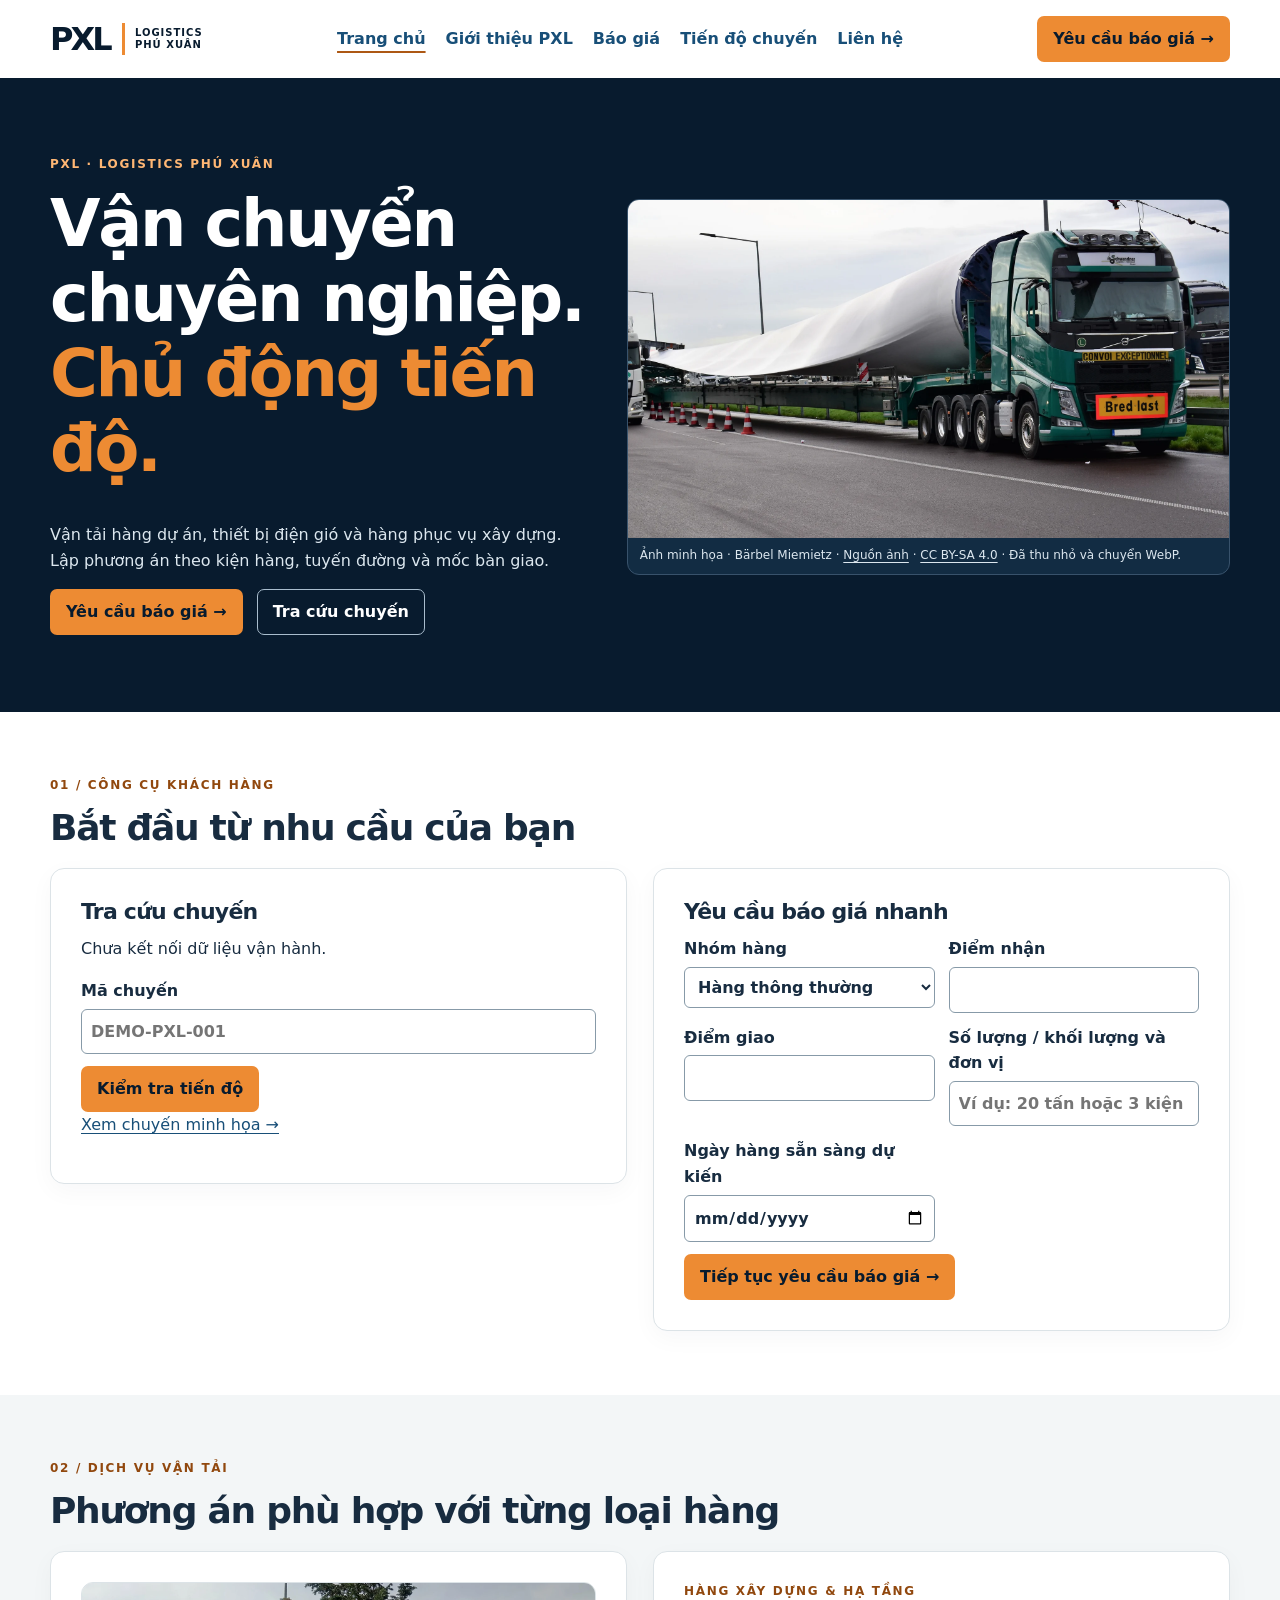
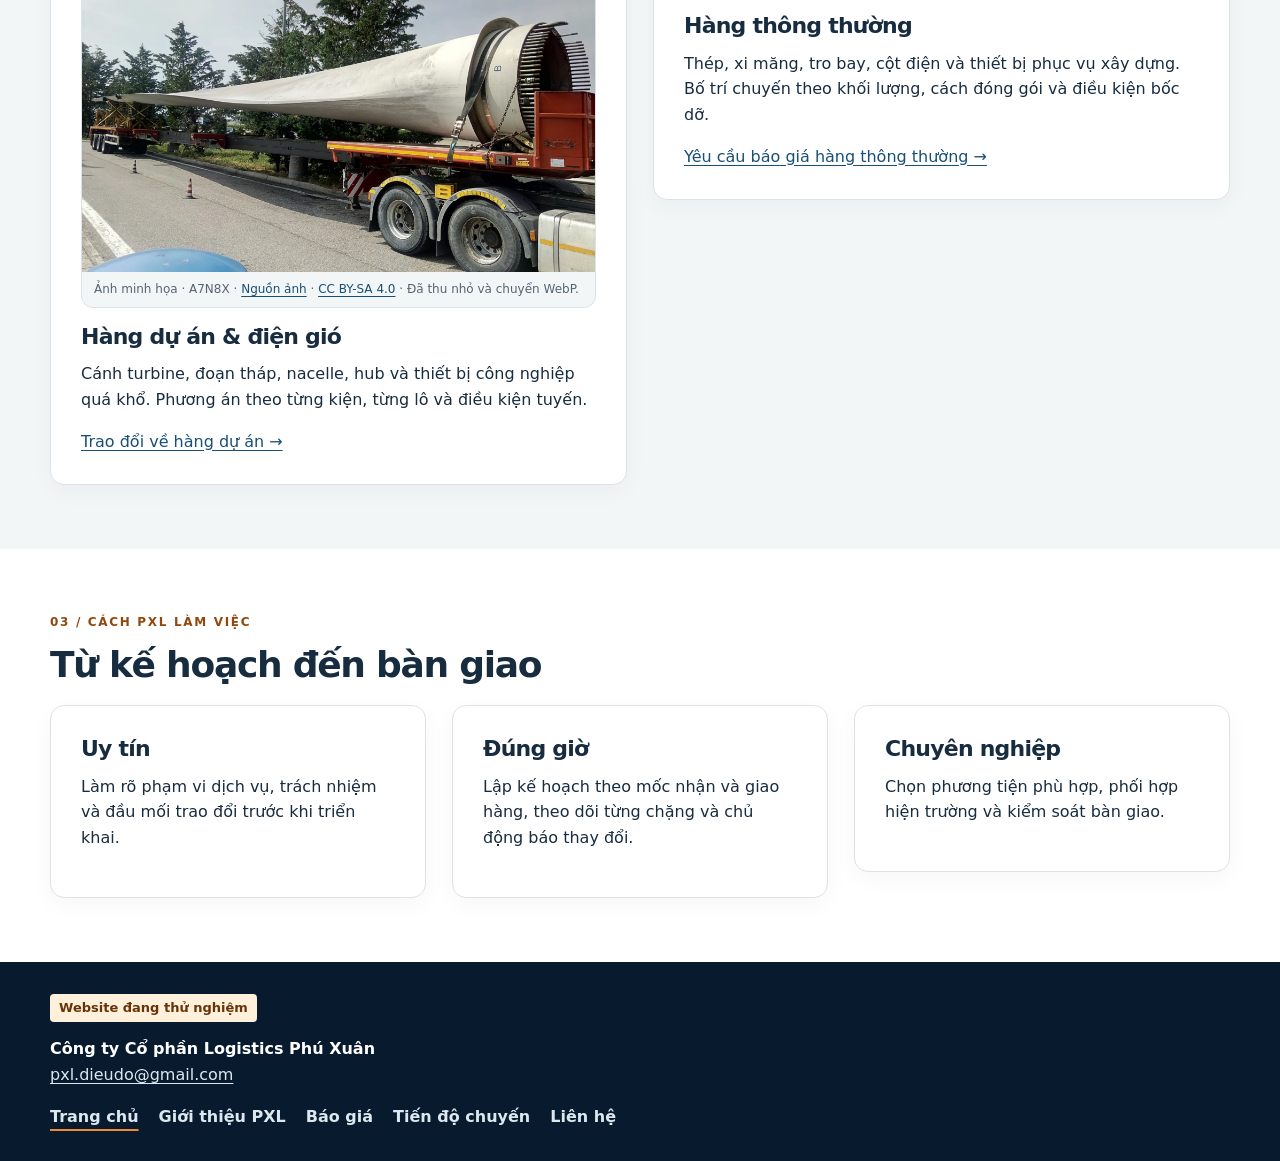
==== index.html @ a8f8dc52 "upload website" ====
<!doctype html><html lang="vi"><head><meta charset="utf-8"><meta name="viewport" content="width=device-width, initial-scale=1"><meta name="robots" content="noindex,nofollow"><meta name="description" content="Trang chủ · Công ty Cổ phần Logistics Phú Xuân"><title>Trang chủ | Logistics Phú Xuân</title><link rel="stylesheet" href="assets/site.css"><script src="assets/site.js" defer></script></head><body><a class="skip" href="#main">Đến nội dung</a><header><div class="wrap nav"><a class="brand" href="index.html"><strong>PXL</strong><span>LOGISTICS<br>PHÚ XUÂN</span></a><button type="button" id="menu" aria-controls="navigation" aria-expanded="false">Menu</button><nav id="navigation" aria-label="Điều hướng chính"><a href="index.html" aria-current="page">Trang chủ</a><a href="gioi-thieu.html">Giới thiệu PXL</a><a href="bao-gia.html">Báo giá</a><a href="tien-do-chuyen.html">Tiến độ chuyến</a><a href="lien-he.html">Liên hệ</a></nav><a class="button navcta" href="bao-gia.html">Yêu cầu báo giá →</a></div></header><main id="main"><section class="hero"><div class="wrap grid hero-grid"><div><p class="eyebrow">PXL · Logistics Phú Xuân</p><h1>Vận chuyển chuyên nghiệp.<br><em>Chủ động tiến độ.</em></h1><p>Vận tải hàng dự án, thiết bị điện gió và hàng phục vụ xây dựng. Lập phương án theo kiện hàng, tuyến đường và mốc bàn giao.</p><div class="actions"><a class="button" href="bao-gia.html">Yêu cầu báo giá →</a><a class="button outline" href="tien-do-chuyen.html">Tra cứu chuyến</a></div></div><figure><picture><source media="(max-width: 700px)" srcset="image/home-hero-wind-blade-mobile.webp"><img src="image/home-hero-wind-blade.webp" alt="Đầu kéo và rơ-moóc chở cánh turbine gió tại bãi dừng ở Đức" fetchpriority=high></picture><figcaption>Ảnh minh họa · Bärbel Miemietz · <a href="https://commons.wikimedia.org/wiki/File:2023-03-31_Wind_turbine_03.jpg">Nguồn ảnh</a> · <a href="https://creativecommons.org/licenses/by-sa/4.0/">CC BY-SA 4.0</a> · Đã thu nhỏ và chuyển WebP.</figcaption></figure></div></section>
<section class="wrap section"><p class="eyebrow">01 / Công cụ khách hàng</p><h2>Bắt đầu từ nhu cầu của bạn</h2><div class="grid"><article class="card"><h3>Tra cứu chuyến</h3><p>Chưa kết nối dữ liệu vận hành.</p><form action="tien-do-chuyen.html"><label>Mã chuyến<input type="text" name="ma" required maxlength="60" placeholder="DEMO-PXL-001"></label><button>Kiểm tra tiến độ</button></form><p><a href="tien-do-chuyen.html?ma=DEMO-PXL-001">Xem chuyến minh họa →</a></p></article><article class="card"><h3>Yêu cầu báo giá nhanh</h3><form action="bao-gia.html" id="quick-quote"><div class="fields"><label>Nhóm hàng<select name="kind"><option value="general">Hàng thông thường</option><option value="project">Hàng dự án / siêu trường siêu trọng</option><option value="unknown">Chưa rõ, cần tư vấn</option></select></label><label>Điểm nhận<input type="text" name="origin" required maxlength="120"></label><label>Điểm giao<input type="text" name="destination" required maxlength="120"></label><label>Số lượng / khối lượng và đơn vị<input type="text" name="amount" maxlength="100" placeholder="Ví dụ: 20 tấn hoặc 3 kiện"></label><label>Ngày hàng sẵn sàng dự kiến<input type="date" name="date" ></label></div><button>Tiếp tục yêu cầu báo giá →</button></form></article></div></section>
<section class="section shade"><div class="wrap"><p class="eyebrow">02 / Dịch vụ vận tải</p><h2>Phương án phù hợp với từng loại hàng</h2><div class="grid"><article class="card"><figure><picture><source media="(max-width: 700px)" srcset="image/home-project-cargo-mobile.webp"><img src="image/home-project-cargo.webp" alt="Cánh turbine dài đặt trên rơ-moóc chuyên dụng" loading=lazy></picture><figcaption>Ảnh minh họa · A7N8X · <a href="https://commons.wikimedia.org/wiki/File:Trasporto_eccezionale_pala_eolica.jpg">Nguồn ảnh</a> · <a href="https://creativecommons.org/licenses/by-sa/4.0/">CC BY-SA 4.0</a> · Đã thu nhỏ và chuyển WebP.</figcaption></figure><h3>Hàng dự án &amp; điện gió</h3><p>Cánh turbine, đoạn tháp, nacelle, hub và thiết bị công nghiệp quá khổ. Phương án theo từng kiện, từng lô và điều kiện tuyến.</p><a href="bao-gia.html?kind=project">Trao đổi về hàng dự án →</a></article><article class="card"><p class="eyebrow">Hàng xây dựng &amp; hạ tầng</p><h3>Hàng thông thường</h3><p>Thép, xi măng, tro bay, cột điện và thiết bị phục vụ xây dựng. Bố trí chuyến theo khối lượng, cách đóng gói và điều kiện bốc dỡ.</p><a href="bao-gia.html?kind=general">Yêu cầu báo giá hàng thông thường →</a></article></div></div></section>
<section class="section wrap"><p class="eyebrow">03 / Cách PXL làm việc</p><h2>Từ kế hoạch đến bàn giao</h2><div class="grid three"><article class="card"><h3>Uy tín</h3><p>Làm rõ phạm vi dịch vụ, trách nhiệm và đầu mối trao đổi trước khi triển khai.</p></article><article class="card"><h3>Đúng giờ</h3><p>Lập kế hoạch theo mốc nhận và giao hàng, theo dõi từng chặng và chủ động báo thay đổi.</p></article><article class="card"><h3>Chuyên nghiệp</h3><p>Chọn phương tiện phù hợp, phối hợp hiện trường và kiểm soát bàn giao.</p></article></div></section></main><footer><div class="wrap"><span class="tag">Website đang thử nghiệm</span><p><strong>Công ty Cổ phần Logistics Phú Xuân</strong><br><a href="mailto:pxl.dieudo@gmail.com">pxl.dieudo@gmail.com</a></p><nav aria-label="Liên kết cuối trang"><a href="index.html" aria-current="page">Trang chủ</a><a href="gioi-thieu.html">Giới thiệu PXL</a><a href="bao-gia.html">Báo giá</a><a href="tien-do-chuyen.html">Tiến độ chuyến</a><a href="lien-he.html">Liên hệ</a></nav></div></footer></body></html>
---- assets/site.css ----
:root{--navy:#081b2e;--ink:#182c40;--orange:#ed8b33;--line:#dce3e7;--muted:#536575;--pale:#f3f6f7;color:var(--ink);font-family:system-ui,"Segoe UI",sans-serif;line-height:1.6}
*{box-sizing:border-box}body{margin:0;background:#fff}a{color:#184f78;text-underline-offset:3px}a:focus-visible,button:focus-visible,input:focus-visible,select:focus-visible,textarea:focus-visible{outline:3px solid #c36a19;outline-offset:3px}[hidden]{display:none!important}.wrap{width:min(1180px,calc(100% - 48px));margin-inline:auto}.nav,.actions{display:flex;align-items:center;gap:14px;flex-wrap:wrap}.nav{justify-content:space-between;min-height:78px}.brand{display:flex;align-items:center;gap:10px;text-decoration:none;color:var(--navy)}.brand strong{font-size:32px;line-height:1;letter-spacing:-.09em;border-right:3px solid var(--orange);padding-right:12px}.brand span{font-size:10px;line-height:1.2;font-weight:800;letter-spacing:.1em}nav{display:flex;gap:20px;flex-wrap:wrap}nav a{font-weight:650;text-decoration:none}nav a[aria-current]{text-decoration:underline;text-decoration-color:#ad5814;text-decoration-thickness:2px;text-underline-offset:7px}#menu{display:none}.skip{position:absolute;left:8px;top:-100px;background:white;padding:12px;z-index:3}.skip:focus{top:8px}
.hero,.intro,footer{background:var(--navy);color:#fff}.hero{padding:clamp(34px,6vw,85px) 0}.intro{padding:38px 0}.hero p:not(.eyebrow),.intro p:not(.eyebrow){color:#dce7ef;max-width:60ch}.hero figure{background:#122c43;border-color:#38526b}.hero figcaption,.hero figcaption a,footer a{color:#dce7ef}.grid{display:grid;grid-template-columns:repeat(2,minmax(0,1fr));gap:26px;align-items:start}.hero-grid{align-items:center;grid-template-columns:1fr 1.12fr;gap:38px}.three{grid-template-columns:repeat(3,minmax(0,1fr))}.section{padding-block:clamp(32px,5vw,68px)}.shade{background:var(--pale)}h1,h2,h3{line-height:1.15;letter-spacing:-.035em;margin:0 0 .55em}h1{font-size:clamp(34px,5.1vw,66px)}h1 em{font-style:normal;color:var(--orange)}h2{font-size:clamp(23px,3.4vw,36px)}h3{font-size:22px}p{margin:0 0 1em}.eyebrow{font-size:12px;letter-spacing:.14em;font-weight:800;text-transform:uppercase;color:#91480e}.hero .eyebrow,.intro .eyebrow{color:#ffb774}.card{background:#fff;border:1px solid var(--line);border-radius:14px;padding:clamp(16px,3vw,30px);min-width:0;box-shadow:0 7px 24px #081b2e09}.form-card{max-width:850px;margin:22px auto 0}figure{margin:0 0 16px;border:1px solid var(--line);border-radius:12px;overflow:hidden;background:var(--pale)}picture,img{display:block;width:100%}img{height:auto}figcaption{padding:8px 12px;font-size:12px;color:var(--muted);overflow-wrap:anywhere}button,.button{display:inline-flex;align-items:center;justify-content:center;min-height:44px;padding:9px 15px;border:1px solid transparent;border-radius:7px;background:var(--orange);color:var(--navy);font:inherit;font-weight:750;text-decoration:none;cursor:pointer;text-align:center}button:hover,.button:hover{filter:brightness(.94)}.secondary{background:#edf3f6;border-color:#b9c9d4}.outline{color:white;background:transparent;border-color:#a9bdcd}.fields{display:grid;grid-template-columns:repeat(2,minmax(0,1fr));gap:0 14px}label{display:block;font-weight:650;margin-bottom:12px}input,textarea,select{display:block;width:100%;margin-top:5px;padding:9px;border:1px solid #879aa8;border-radius:6px;background:white;color:var(--ink);font:inherit;min-width:0}textarea{resize:vertical}.check{display:flex;align-items:center;gap:8px}.check input{width:auto;margin:0}.row{border:1px solid var(--line);margin:12px 0;padding:12px;min-width:0;border-radius:8px}.tag{display:inline-block;background:#fff0dc;color:#663407;border-radius:4px;padding:4px 9px;font-weight:750;font-size:13px}.error{color:#a22424;font-weight:650;margin-top:10px}.error:empty{display:none}.timeline li{margin-bottom:12px}#review{margin-top:16px}footer{padding:32px 0}footer p{margin-top:14px}footer a[aria-current]{text-decoration-color:var(--orange)}
@media(max-width:950px){.navcta{display:none}}@media(max-width:720px){.wrap{width:calc(100% - 32px)}.grid,.hero-grid,.three{grid-template-columns:1fr;gap:16px}.nav{min-height:64px}#menu{display:inline-flex;background:#edf3f6}#navigation{display:none;width:100%;padding:0 0 15px}#navigation.open{display:flex;flex-direction:column;gap:9px}#navigation a{padding:5px 0}}@media(max-width:440px){.fields{grid-template-columns:1fr}}
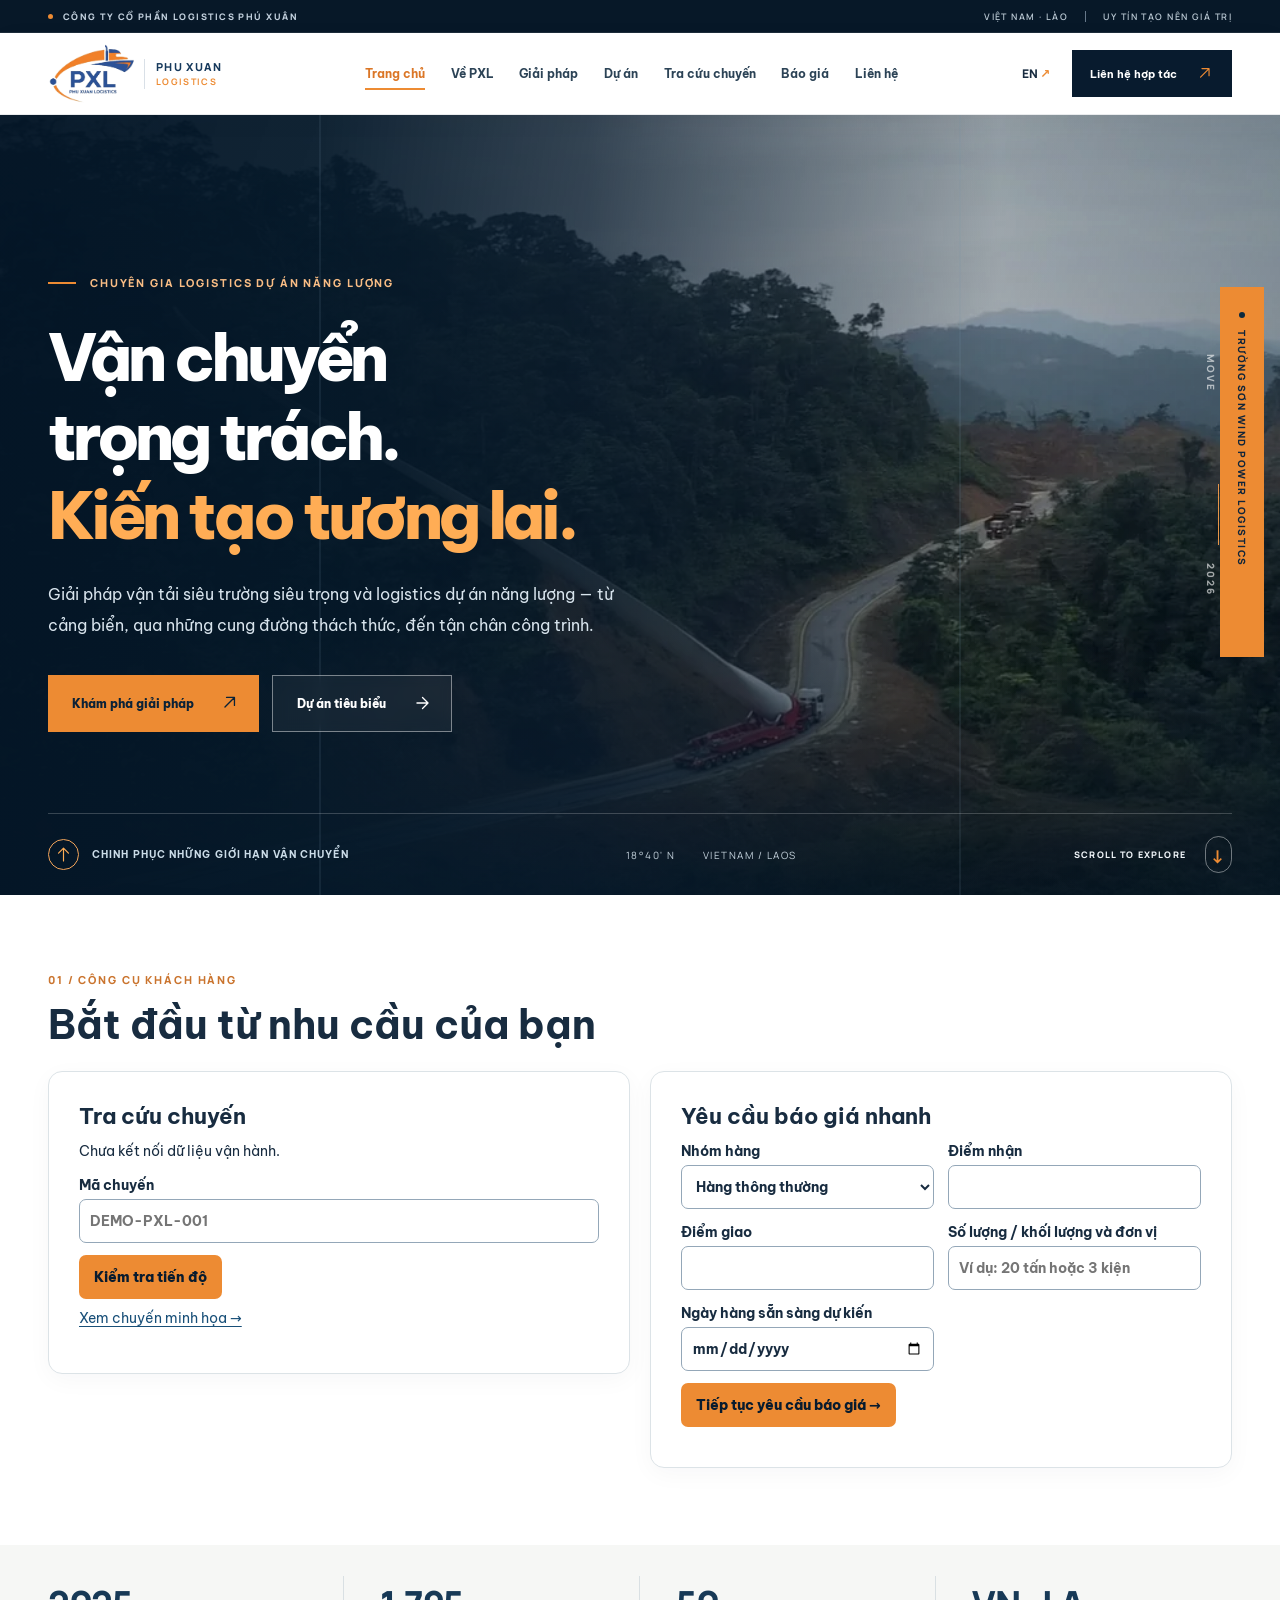
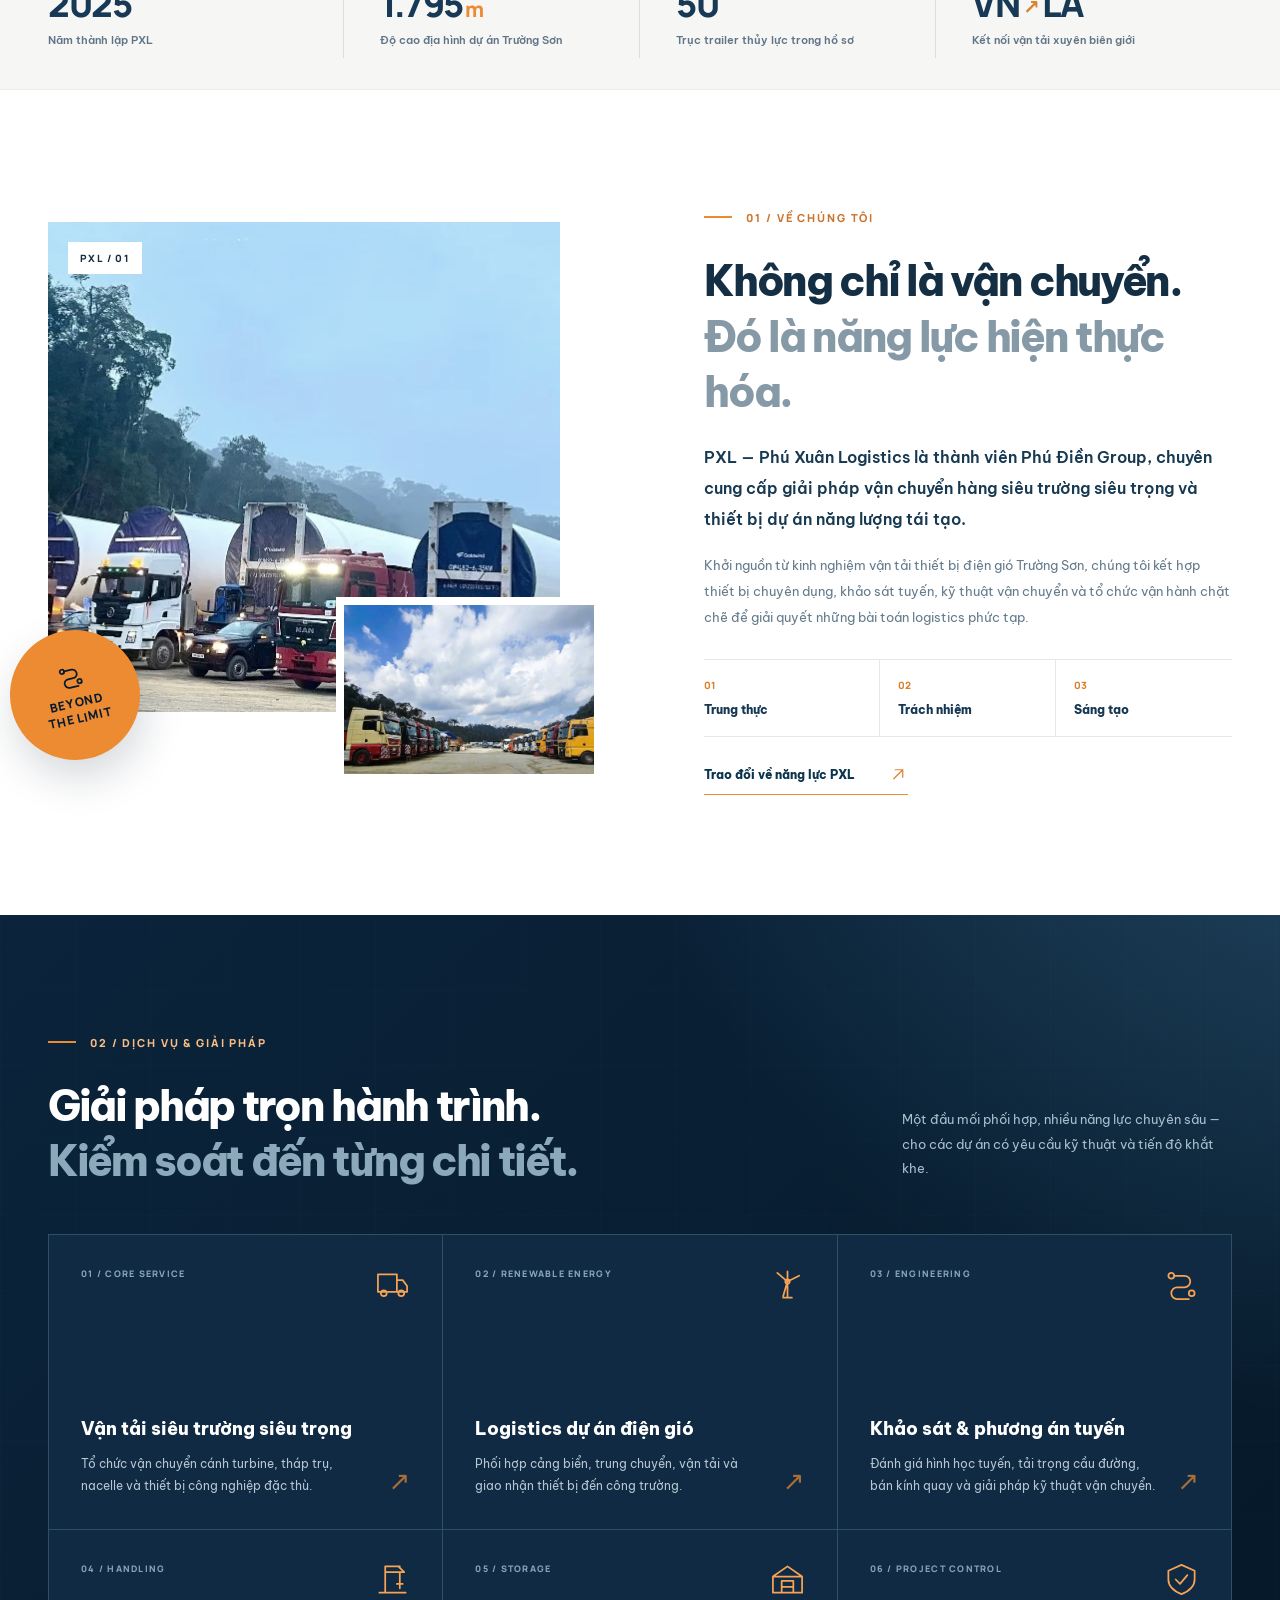
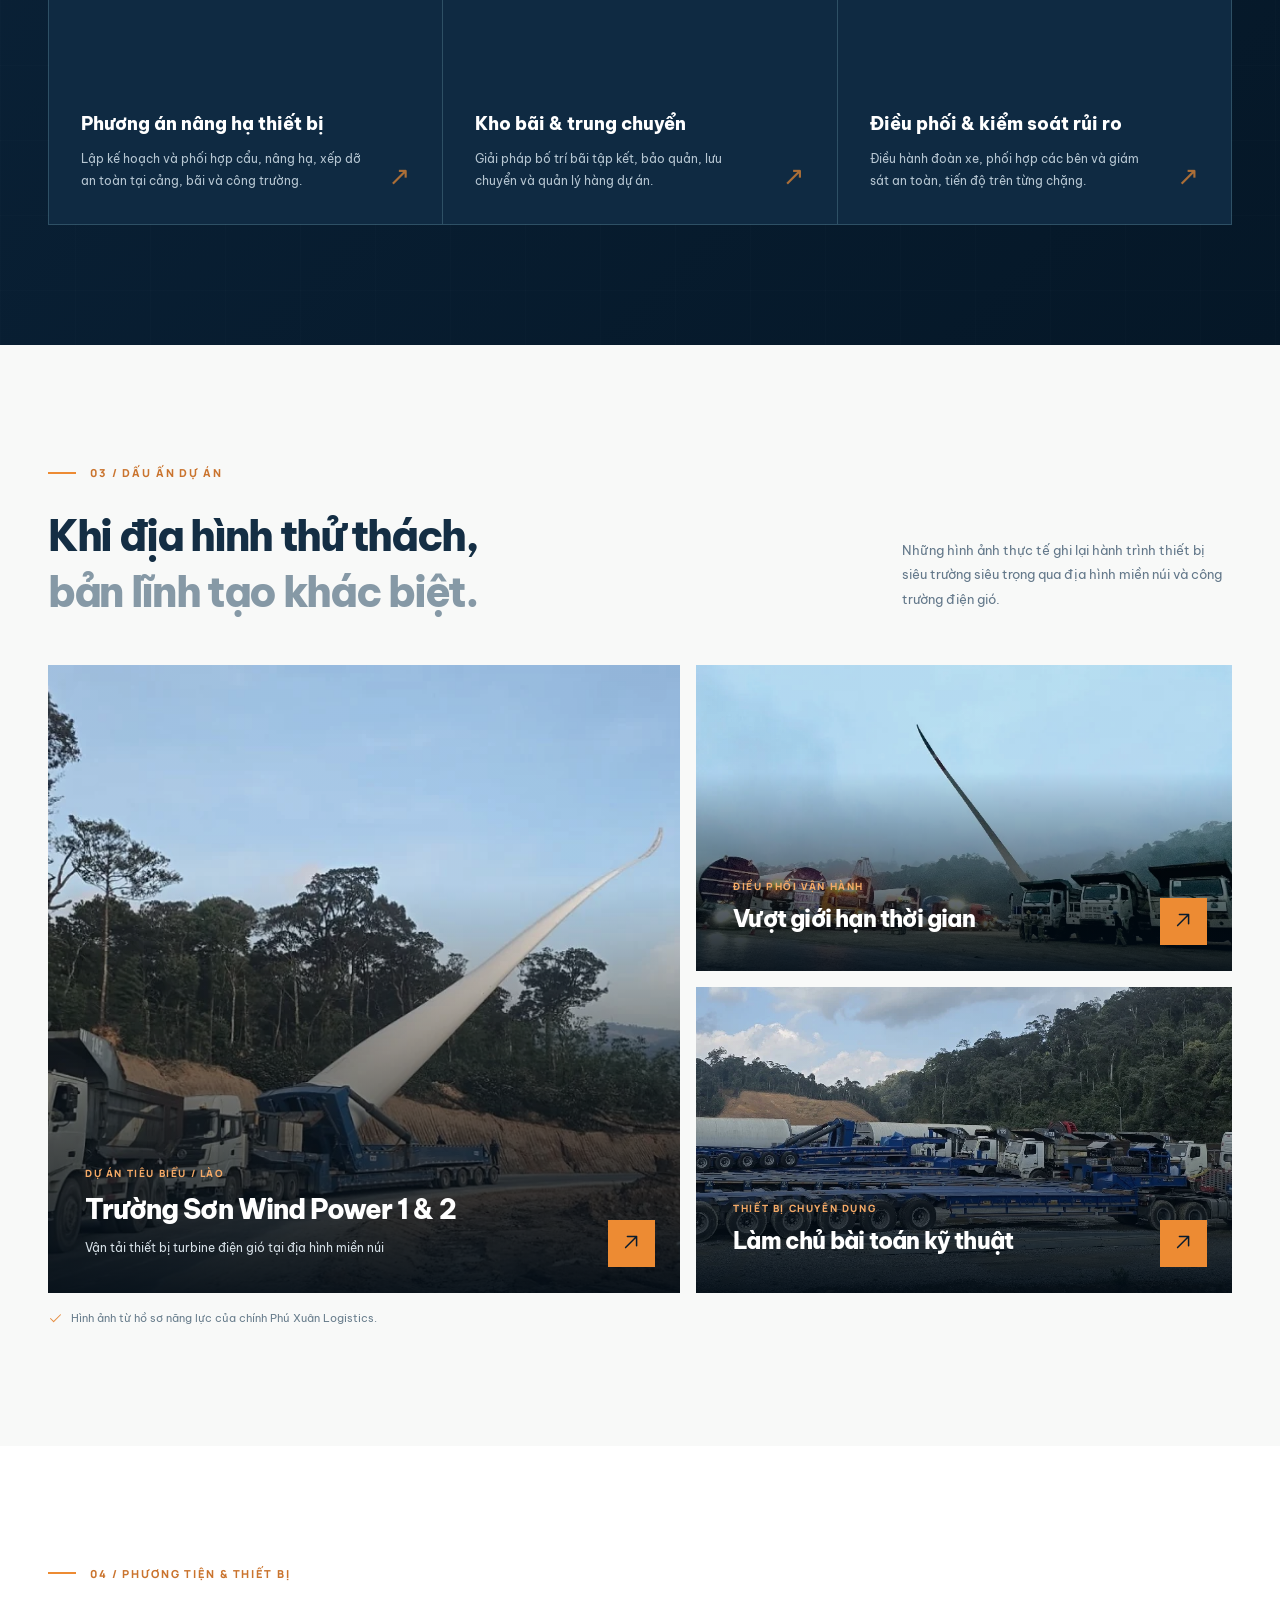
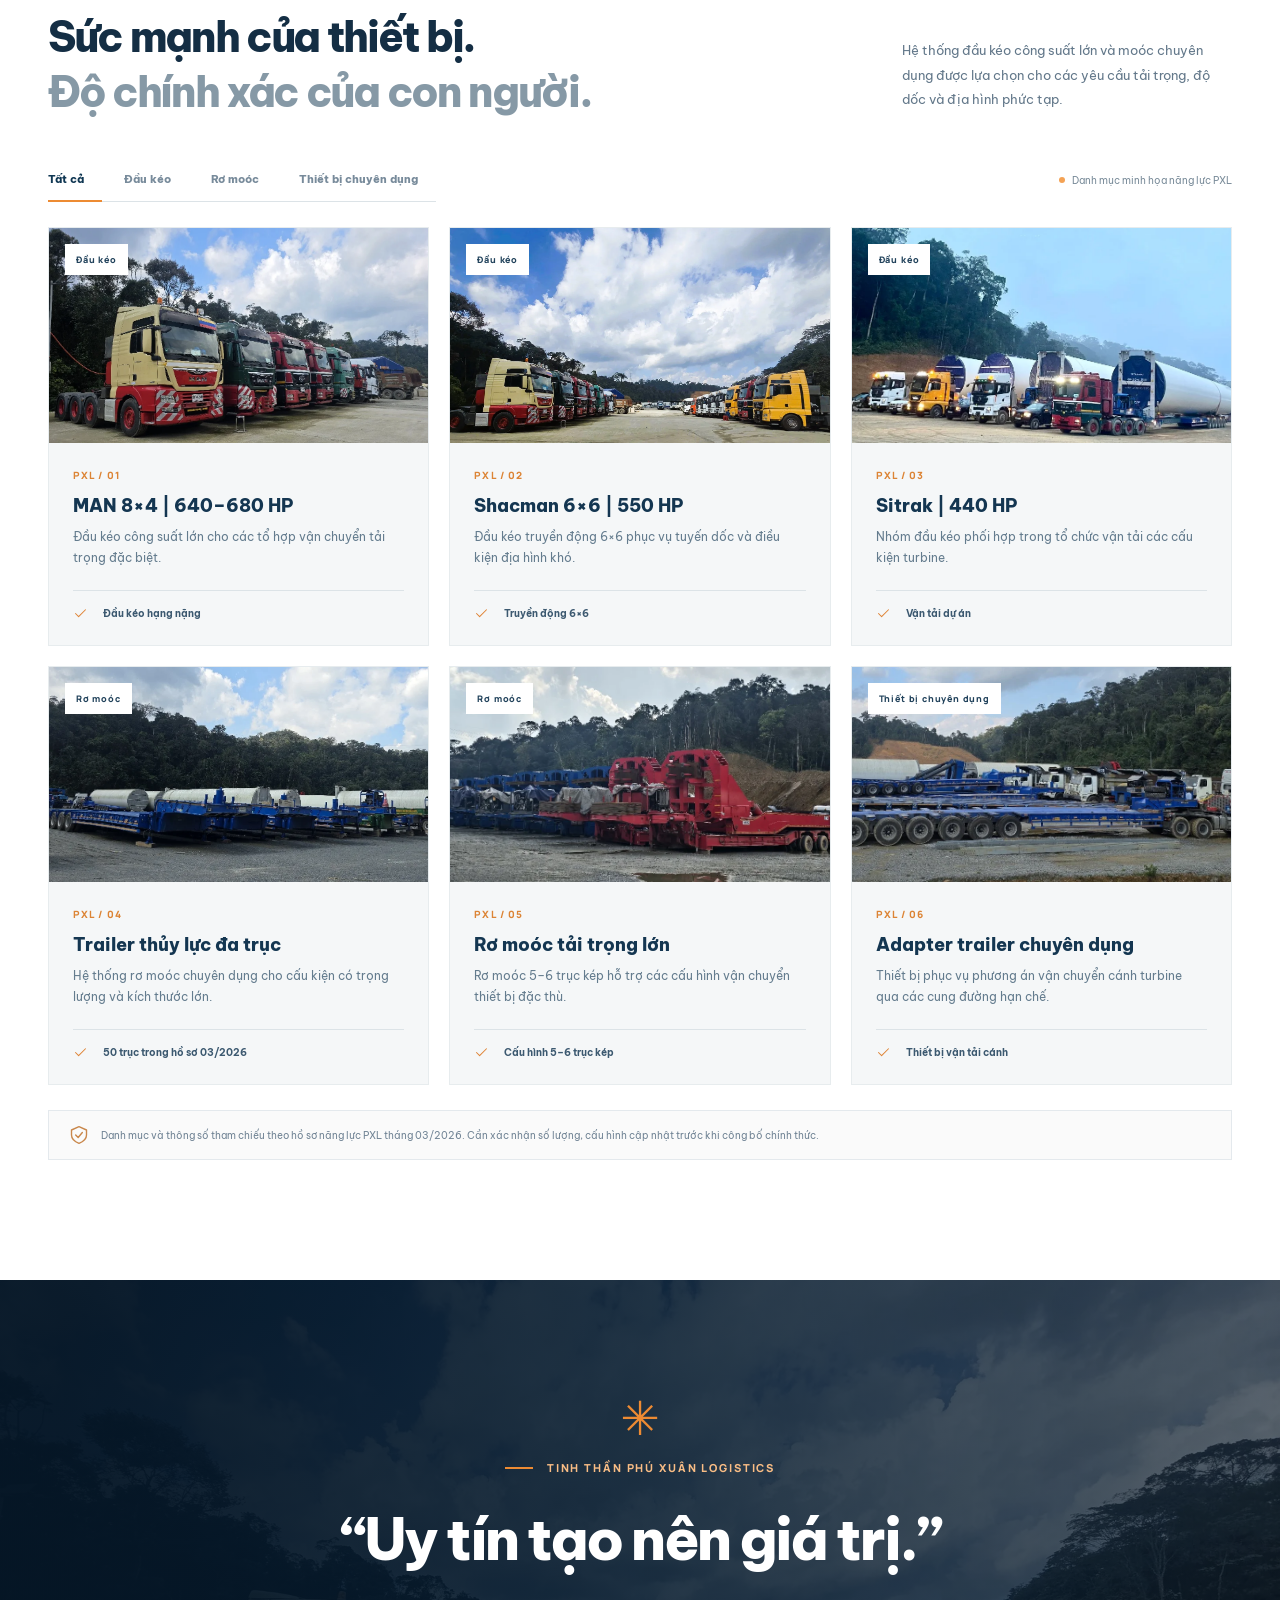
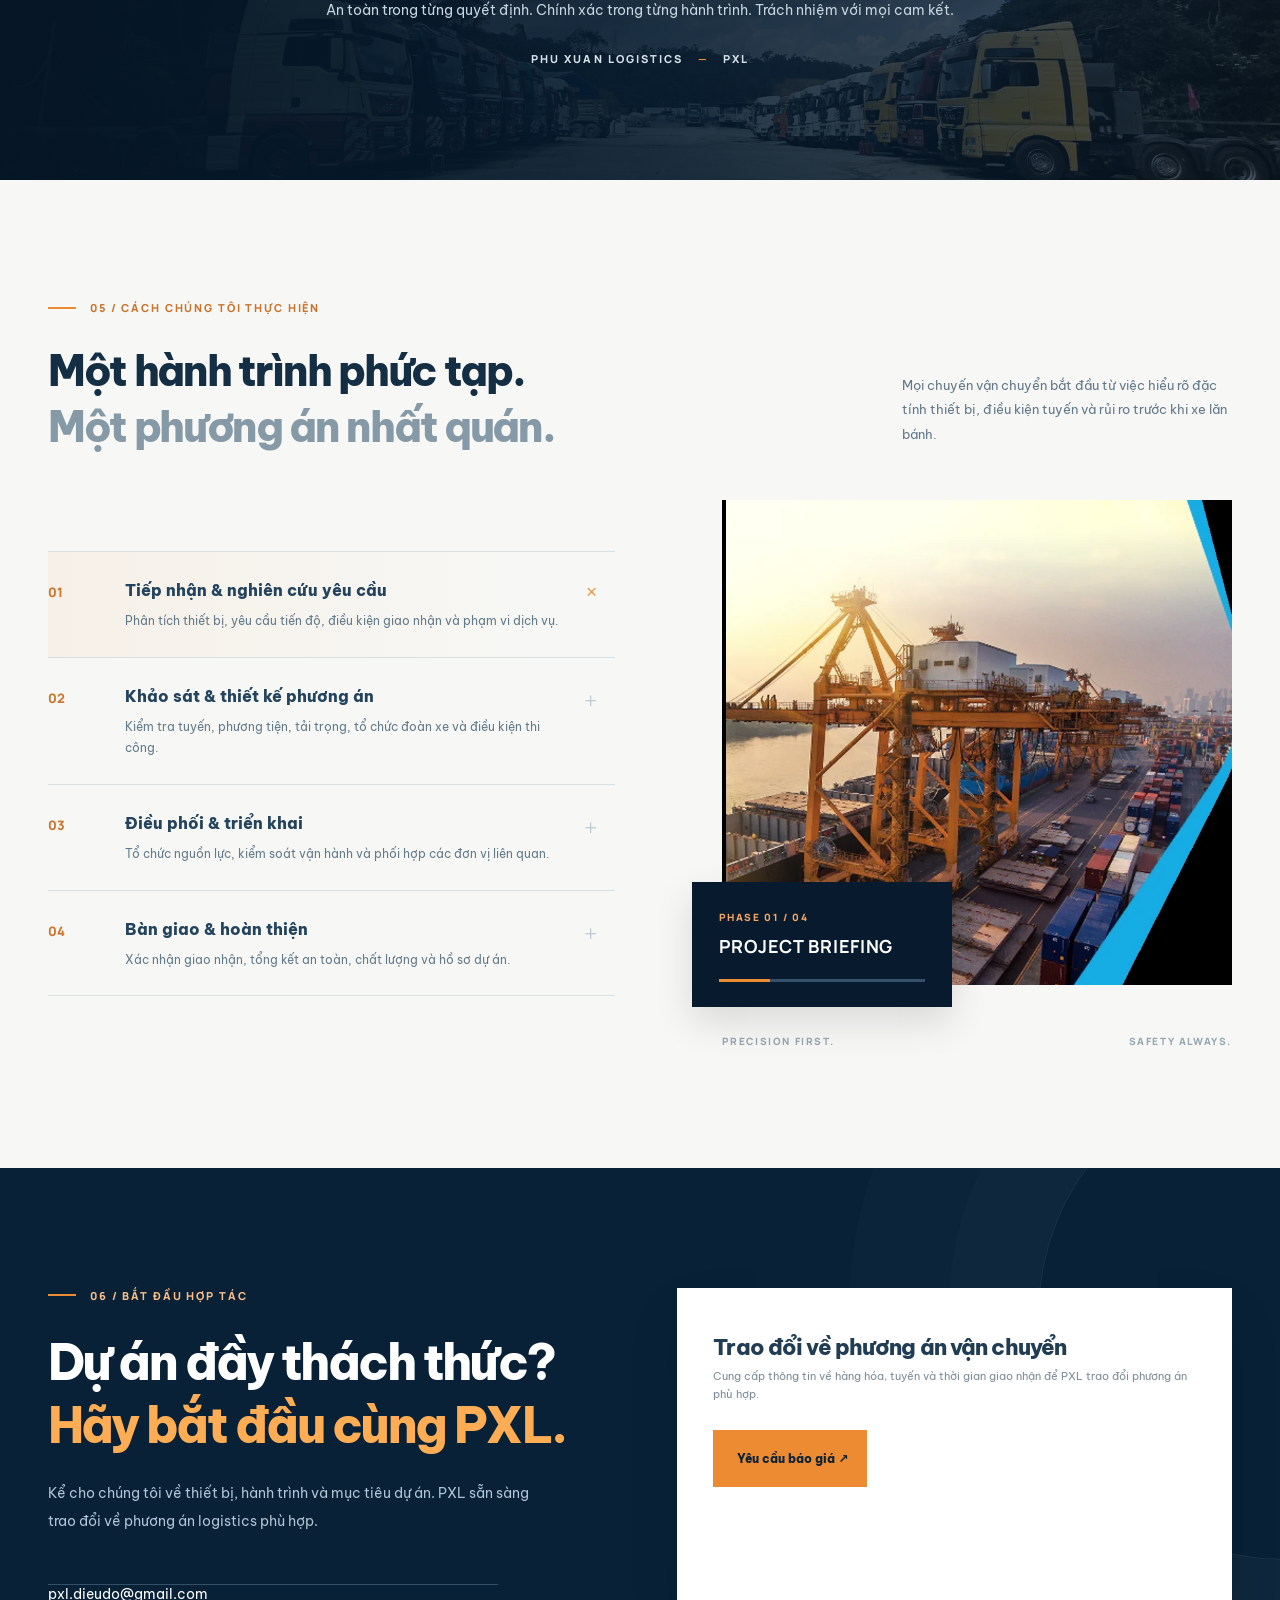
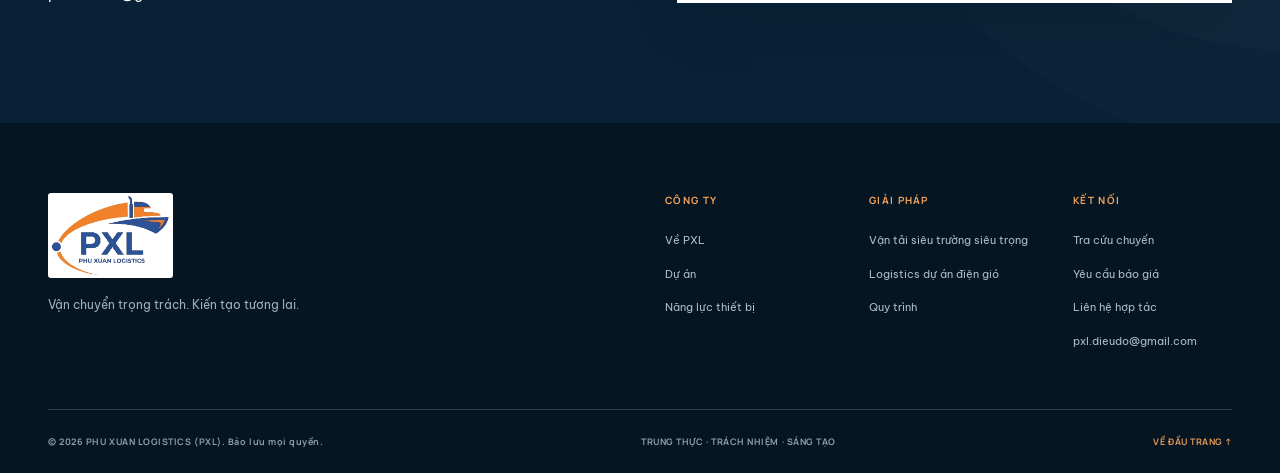
==== commit 60114642: "Cap nhat website PXL ngay 11-11-2026" ====
--- a/index.html
+++ b/index.html
@@ -1,4 +1,109 @@
-<!doctype html><html lang="vi"><head><meta charset="utf-8"><meta name="viewport" content="width=device-width, initial-scale=1"><meta name="robots" content="noindex,nofollow"><meta name="description" content="Trang chủ · Công ty Cổ phần Logistics Phú Xuân"><title>Trang chủ | Logistics Phú Xuân</title><link rel="stylesheet" href="assets/site.css"><script src="assets/site.js" defer></script></head><body><a class="skip" href="#main">Đến nội dung</a><header><div class="wrap nav"><a class="brand" href="index.html"><strong>PXL</strong><span>LOGISTICS<br>PHÚ XUÂN</span></a><button type="button" id="menu" aria-controls="navigation" aria-expanded="false">Menu</button><nav id="navigation" aria-label="Điều hướng chính"><a href="index.html" aria-current="page">Trang chủ</a><a href="gioi-thieu.html">Giới thiệu PXL</a><a href="bao-gia.html">Báo giá</a><a href="tien-do-chuyen.html">Tiến độ chuyến</a><a href="lien-he.html">Liên hệ</a></nav><a class="button navcta" href="bao-gia.html">Yêu cầu báo giá →</a></div></header><main id="main"><section class="hero"><div class="wrap grid hero-grid"><div><p class="eyebrow">PXL · Logistics Phú Xuân</p><h1>Vận chuyển chuyên nghiệp.<br><em>Chủ động tiến độ.</em></h1><p>Vận tải hàng dự án, thiết bị điện gió và hàng phục vụ xây dựng. Lập phương án theo kiện hàng, tuyến đường và mốc bàn giao.</p><div class="actions"><a class="button" href="bao-gia.html">Yêu cầu báo giá →</a><a class="button outline" href="tien-do-chuyen.html">Tra cứu chuyến</a></div></div><figure><picture><source media="(max-width: 700px)" srcset="image/home-hero-wind-blade-mobile.webp"><img src="image/home-hero-wind-blade.webp" alt="Đầu kéo và rơ-moóc chở cánh turbine gió tại bãi dừng ở Đức" fetchpriority=high></picture><figcaption>Ảnh minh họa · Bärbel Miemietz · <a href="https://commons.wikimedia.org/wiki/File:2023-03-31_Wind_turbine_03.jpg">Nguồn ảnh</a> · <a href="https://creativecommons.org/licenses/by-sa/4.0/">CC BY-SA 4.0</a> · Đã thu nhỏ và chuyển WebP.</figcaption></figure></div></section>
-<section class="wrap section"><p class="eyebrow">01 / Công cụ khách hàng</p><h2>Bắt đầu từ nhu cầu của bạn</h2><div class="grid"><article class="card"><h3>Tra cứu chuyến</h3><p>Chưa kết nối dữ liệu vận hành.</p><form action="tien-do-chuyen.html"><label>Mã chuyến<input type="text" name="ma" required maxlength="60" placeholder="DEMO-PXL-001"></label><button>Kiểm tra tiến độ</button></form><p><a href="tien-do-chuyen.html?ma=DEMO-PXL-001">Xem chuyến minh họa →</a></p></article><article class="card"><h3>Yêu cầu báo giá nhanh</h3><form action="bao-gia.html" id="quick-quote"><div class="fields"><label>Nhóm hàng<select name="kind"><option value="general">Hàng thông thường</option><option value="project">Hàng dự án / siêu trường siêu trọng</option><option value="unknown">Chưa rõ, cần tư vấn</option></select></label><label>Điểm nhận<input type="text" name="origin" required maxlength="120"></label><label>Điểm giao<input type="text" name="destination" required maxlength="120"></label><label>Số lượng / khối lượng và đơn vị<input type="text" name="amount" maxlength="100" placeholder="Ví dụ: 20 tấn hoặc 3 kiện"></label><label>Ngày hàng sẵn sàng dự kiến<input type="date" name="date" ></label></div><button>Tiếp tục yêu cầu báo giá →</button></form></article></div></section>
-<section class="section shade"><div class="wrap"><p class="eyebrow">02 / Dịch vụ vận tải</p><h2>Phương án phù hợp với từng loại hàng</h2><div class="grid"><article class="card"><figure><picture><source media="(max-width: 700px)" srcset="image/home-project-cargo-mobile.webp"><img src="image/home-project-cargo.webp" alt="Cánh turbine dài đặt trên rơ-moóc chuyên dụng" loading=lazy></picture><figcaption>Ảnh minh họa · A7N8X · <a href="https://commons.wikimedia.org/wiki/File:Trasporto_eccezionale_pala_eolica.jpg">Nguồn ảnh</a> · <a href="https://creativecommons.org/licenses/by-sa/4.0/">CC BY-SA 4.0</a> · Đã thu nhỏ và chuyển WebP.</figcaption></figure><h3>Hàng dự án &amp; điện gió</h3><p>Cánh turbine, đoạn tháp, nacelle, hub và thiết bị công nghiệp quá khổ. Phương án theo từng kiện, từng lô và điều kiện tuyến.</p><a href="bao-gia.html?kind=project">Trao đổi về hàng dự án →</a></article><article class="card"><p class="eyebrow">Hàng xây dựng &amp; hạ tầng</p><h3>Hàng thông thường</h3><p>Thép, xi măng, tro bay, cột điện và thiết bị phục vụ xây dựng. Bố trí chuyến theo khối lượng, cách đóng gói và điều kiện bốc dỡ.</p><a href="bao-gia.html?kind=general">Yêu cầu báo giá hàng thông thường →</a></article></div></div></section>
-<section class="section wrap"><p class="eyebrow">03 / Cách PXL làm việc</p><h2>Từ kế hoạch đến bàn giao</h2><div class="grid three"><article class="card"><h3>Uy tín</h3><p>Làm rõ phạm vi dịch vụ, trách nhiệm và đầu mối trao đổi trước khi triển khai.</p></article><article class="card"><h3>Đúng giờ</h3><p>Lập kế hoạch theo mốc nhận và giao hàng, theo dõi từng chặng và chủ động báo thay đổi.</p></article><article class="card"><h3>Chuyên nghiệp</h3><p>Chọn phương tiện phù hợp, phối hợp hiện trường và kiểm soát bàn giao.</p></article></div></section></main><footer><div class="wrap"><span class="tag">Website đang thử nghiệm</span><p><strong>Công ty Cổ phần Logistics Phú Xuân</strong><br><a href="mailto:pxl.dieudo@gmail.com">pxl.dieudo@gmail.com</a></p><nav aria-label="Liên kết cuối trang"><a href="index.html" aria-current="page">Trang chủ</a><a href="gioi-thieu.html">Giới thiệu PXL</a><a href="bao-gia.html">Báo giá</a><a href="tien-do-chuyen.html">Tiến độ chuyến</a><a href="lien-he.html">Liên hệ</a></nav></div></footer></body></html>+<!DOCTYPE html>
+<html lang="vi">
+<head>
+  <meta charset="UTF-8" />
+  <meta name="viewport" content="width=device-width, initial-scale=1" />
+  <meta name="robots" content="noindex,nofollow" /><meta name="theme-color" content="#081a2c" />
+  <meta name="description" content="Phú Xuân Logistics (PXL) - Giải pháp vận tải siêu trường siêu trọng, logistics dự án điện gió và thiết bị công nghiệp tại Việt Nam và Lào." />
+  <meta property="og:title" content="PXL — Phú Xuân Logistics" />
+  <meta property="og:description" content="Vận chuyển trọng trách. Kiến tạo tương lai. Khám phá năng lực logistics dự án năng lượng của Phú Xuân Logistics." />
+  <meta property="og:type" content="website" />
+  <meta property="og:image" content="images/project.webp" />
+  <title>PXL — Phú Xuân Logistics | Vận chuyển trọng trách</title>
+  <link rel="icon" href="images/favicon.svg" type="image/svg+xml" />
+  <link rel="preconnect" href="https://fonts.googleapis.com" />
+  <link rel="preconnect" href="https://fonts.gstatic.com" crossorigin />
+  <link href="https://fonts.googleapis.com/css2?family=Be+Vietnam+Pro:wght@300;400;500;600;700;800&family=Manrope:wght@400;500;600;700;800&display=swap" rel="stylesheet" />
+  <link rel="stylesheet" href="css/styles.css" />
+</head>
+<body>
+  <a class="skip-link" href="#main" data-i18n="skip">Đi đến nội dung chính</a>
+
+  <svg aria-hidden="true" xmlns="http://www.w3.org/2000/svg" class="svg-defs">
+    <symbol id="i-arrow" viewBox="0 0 24 24"><path d="M5 12h14m-7-7 7 7-7 7"/></symbol>
+    <symbol id="i-north" viewBox="0 0 24 24"><path d="M12 21V3m-7 7 7-7 7 7"/></symbol>
+    <symbol id="i-arrow-up" viewBox="0 0 24 24"><path d="M5 17 17 5M7 5h10v10"/></symbol>
+    <symbol id="i-check" viewBox="0 0 24 24"><path d="m4 12 5 5L20 6"/></symbol>
+    <symbol id="i-pin" viewBox="0 0 24 24"><path d="M20 10c0 5.5-8 11-8 11S4 15.5 4 10a8 8 0 1 1 16 0Z"/><circle cx="12" cy="10" r="2.5"/></symbol>
+    <symbol id="i-truck" viewBox="0 0 24 24"><path d="M2 5h13v12H2zM15 9h4l3 4v4h-7z"/><circle cx="6" cy="18" r="2"/><circle cx="18" cy="18" r="2"/></symbol>
+    <symbol id="i-wind" viewBox="0 0 24 24"><path d="m12 3 0 18M12 10 5 4M12 10l8-4M12 10l-3 10M9 21h6"/><circle cx="12" cy="10" r="1.5"/></symbol>
+    <symbol id="i-route" viewBox="0 0 24 24"><circle cx="5" cy="6" r="2"/><circle cx="19" cy="18" r="2"/><path d="M7 6h7a4 4 0 0 1 0 8H9a4 4 0 0 0 0 8h8"/></symbol>
+    <symbol id="i-crane" viewBox="0 0 24 24"><path d="M3 21h18M7 21V3h10M7 7h13l-4-4M17 7v8m-2 0h4m-2 0v3"/></symbol>
+    <symbol id="i-warehouse" viewBox="0 0 24 24"><path d="m2 10 10-7 10 7v11H2zM2 10h20M8 21v-8h8v8M8 17h8"/></symbol>
+    <symbol id="i-shield" viewBox="0 0 24 24"><path d="m12 2 9 4v6c0 5-4 8-9 10-5-2-9-5-9-10V6z"/><path d="m8 12 3 3 5-6"/></symbol>
+    <symbol id="i-play" viewBox="0 0 24 24"><path d="m9 6 10 6-10 6z"/></symbol>
+    <symbol id="i-menu" viewBox="0 0 24 24"><path d="M3 7h18M3 12h18M3 17h18"/></symbol>
+    <symbol id="i-close" viewBox="0 0 24 24"><path d="M5 5l14 14M19 5 5 19"/></symbol>
+  </svg>
+
+  <div class="topline"><div class="container topline-inner"><div class="topline-left"><span class="top-dot"></span><span data-i18n="topline">CÔNG TY CỔ PHẦN LOGISTICS PHÚ XUÂN</span></div><div class="topline-right"><span data-i18n="topRegion">VIỆT NAM <span class="sep-dot">·</span> LÀO</span><span class="top-rule"></span><span class="topline-motto" data-i18n="topMotto">UY TÍN TẠO NÊN GIÁ TRỊ</span></div></div></div>
+  <header class="site-header" id="header">
+    <div class="container navbar">
+      <a href="index.html" class="brand" aria-label="Phú Xuân Logistics — Trang chủ"><img src="images/pxl-logo.png" alt="PXL — Phú Xuân Logistics" width="115" height="75"/><span class="brand-sub">PHU XUAN <b>LOGISTICS</b></span></a>
+      <nav class="desktop-nav" aria-label="Điều hướng chính"><a href="index.html" aria-current="page" class="active">Trang chủ</a><a href="gioi-thieu.html">Về PXL</a><a href="giai-phap.html">Giải pháp</a><a href="du-an.html">Dự án</a><a href="tien-do-chuyen.html">Tra cứu chuyến</a><a href="bao-gia.html">Báo giá</a><a href="lien-he.html">Liên hệ</a></nav>
+      <div class="nav-actions"><button type="button" class="lang-toggle" id="langToggle" aria-label="Switch language to English">EN <span class="lang-caret">↗</span></button><a class="nav-contact" href="lien-he.html"><span data-i18n="navContact">Liên hệ hợp tác</span><svg><use href="#i-arrow-up"/></svg></a><button class="menu-btn" id="menuBtn" type="button" aria-expanded="false" aria-controls="mobileNav" aria-label="Mở menu"><svg><use href="#i-menu"/></svg></button></div>
+    </div>
+    <nav class="mobile-nav" id="mobileNav" aria-label="Điều hướng di động" hidden><a href="index.html" aria-current="page" class="active">Trang chủ</a><a href="gioi-thieu.html">Về PXL</a><a href="giai-phap.html">Giải pháp</a><a href="du-an.html">Dự án</a><a href="tien-do-chuyen.html">Tra cứu chuyến</a><a href="bao-gia.html">Báo giá</a><a href="lien-he.html">Liên hệ</a></nav>
+  </header>
+
+  <main id="main">
+    <section class="hero" id="home" aria-labelledby="heroTitle">
+      <div class="hero-photo"></div><div class="hero-overlay"></div><div class="hero-grid"></div>
+      <div class="container hero-content">
+        <div class="hero-copy reveal">
+          <div class="eyebrow light"><span class="eyebrow-line"></span><span data-i18n="heroEyebrow">CHUYÊN GIA LOGISTICS DỰ ÁN NĂNG LƯỢNG</span></div>
+          <h1 id="heroTitle"><span data-i18n="heroLine1">Vận chuyển</span><br><span data-i18n="heroLine2">trọng trách.</span><br><em data-i18n="heroLine3">Kiến tạo tương lai.</em></h1>
+          <p class="hero-lead" data-i18n="heroLead">Giải pháp vận tải siêu trường siêu trọng và logistics dự án năng lượng — từ cảng biển, qua những cung đường thách thức, đến tận chân công trình.</p>
+          <div class="hero-ctas"><a class="btn btn-primary" href="giai-phap.html"><span data-i18n="explore">Khám phá giải pháp</span><svg><use href="#i-arrow-up"/></svg></a><a class="btn btn-secondary" href="du-an.html"><span data-i18n="seeProjects">Dự án tiêu biểu</span><svg><use href="#i-arrow"/></svg></a></div>
+        </div>
+        <div class="hero-side reveal" style="--delay:160ms"><div class="hero-vertical"><span>ENGINEERED TO MOVE</span><span class="side-rule"></span><span>PX / 2026</span></div></div>
+      </div>
+      <div class="container hero-bottom"><div class="hero-index"><span class="index-circle"><svg><use href="#i-north"/></svg></span><span data-i18n="heroFoot">CHINH PHỤC NHỮNG GIỚI HẠN VẬN CHUYỂN</span></div><div class="hero-coords"><span>18°40' N</span><span>VIETNAM / LAOS</span></div><a href="#about" class="scroll-indicator" aria-label="Cuộn tới giới thiệu"><span>SCROLL TO EXPLORE</span><span class="mouse-arrow">↓</span></a></div>
+      <div class="hero-tag"><span class="tag-dot"></span><span data-i18n="heroTag">TRƯỜNG SƠN WIND POWER LOGISTICS</span></div>
+    </section>
+
+    <section class="container customer-tools" id="cong-cu-khach-hang" aria-labelledby="customer-tools-title"><p class="eyebrow">01 / Công cụ khách hàng</p><h2 id="customer-tools-title">Bắt đầu từ nhu cầu của bạn</h2><div class="grid"><article class="card"><h3>Tra cứu chuyến</h3><p>Chưa kết nối dữ liệu vận hành.</p><form action="tien-do-chuyen.html"><label>Mã chuyến<input type="text" name="ma" required maxlength="60" placeholder="DEMO-PXL-001"></label><button>Kiểm tra tiến độ</button></form><p><a href="tien-do-chuyen.html?ma=DEMO-PXL-001">Xem chuyến minh họa →</a></p></article><article class="card"><h3>Yêu cầu báo giá nhanh</h3><form action="bao-gia.html" id="quick-quote"><div class="fields"><label>Nhóm hàng<select name="kind"><option value="general">Hàng thông thường</option><option value="project">Hàng dự án / siêu trường siêu trọng</option><option value="unknown">Chưa rõ, cần tư vấn</option></select></label><label>Điểm nhận<input type="text" name="origin" required maxlength="120"></label><label>Điểm giao<input type="text" name="destination" required maxlength="120"></label><label>Số lượng / khối lượng và đơn vị<input type="text" name="amount" maxlength="100" placeholder="Ví dụ: 20 tấn hoặc 3 kiện"></label><label>Ngày hàng sẵn sàng dự kiến<input type="date" name="date" ></label></div><button>Tiếp tục yêu cầu báo giá →</button></form></article></div></section>
+<section class="metrics" aria-label="Năng lực theo hồ sơ công ty"><div class="container metrics-grid">
+      <div class="metric"><strong>2025</strong><span data-i18n="metric1">Năm thành lập PXL</span></div>
+      <div class="metric"><strong>1.795<span class="metric-unit">m</span></strong><span data-i18n="metric2">Độ cao địa hình dự án Trường Sơn</span></div>
+      <div class="metric"><strong>50</strong><span data-i18n="metric3">Trục trailer thủy lực trong hồ sơ</span></div>
+      <div class="metric metric-last"><strong>VN<span class="metric-mark">↗</span>LA</strong><span data-i18n="metric4">Kết nối vận tải xuyên biên giới</span></div>
+    </div></section>
+
+    <section class="section section-about" id="about">
+      <div class="container about-layout"><div class="about-images reveal"><div class="about-img-main"><img src="images/convoy.webp" alt="Đoàn xe PXL vận chuyển thiết bị turbine tại công trường" loading="lazy"/><span class="img-index">PXL / 01</span></div><div class="about-small"><img src="images/fleet-line.webp" alt="Đội xe đầu kéo Phú Xuân Logistics" loading="lazy"/></div><div class="about-stamp"><svg><use href="#i-route"/></svg><span>BEYOND<br>THE LIMIT</span></div></div><div class="about-text reveal" style="--delay:100ms"><div class="eyebrow"><span class="eyebrow-line"></span><span data-i18n="aboutEyebrow">01 / VỀ CHÚNG TÔI</span></div><h2 class="section-title" data-i18n="aboutTitle">Không chỉ là vận chuyển.<br><span class="muted">Đó là năng lực hiện thực hóa.</span></h2><p class="lead-text" data-i18n="aboutLead">PXL — Phú Xuân Logistics là thành viên Phú Điền Group, chuyên cung cấp giải pháp vận chuyển hàng siêu trường siêu trọng và thiết bị dự án năng lượng tái tạo.</p><p class="body-text" data-i18n="aboutBody">Khởi nguồn từ kinh nghiệm vận tải thiết bị điện gió Trường Sơn, chúng tôi kết hợp thiết bị chuyên dụng, khảo sát tuyến, kỹ thuật vận chuyển và tổ chức vận hành chặt chẽ để giải quyết những bài toán logistics phức tạp.</p><div class="value-cards"><div><span class="small-symbol">01</span><strong data-i18n="value1">Trung thực</strong></div><div><span class="small-symbol">02</span><strong data-i18n="value2">Trách nhiệm</strong></div><div><span class="small-symbol">03</span><strong data-i18n="value3">Sáng tạo</strong></div></div><a href="lien-he.html" class="text-link"><span data-i18n="aboutMore">Trao đổi về năng lực PXL</span><svg><use href="#i-arrow-up"/></svg></a></div></div>
+    </section>
+
+    <section class="section section-services" id="services"><div class="service-noise"></div><div class="container"><div class="section-head section-head-light"><div><div class="eyebrow light"><span class="eyebrow-line"></span><span data-i18n="servicesEyebrow">02 / DỊCH VỤ & GIẢI PHÁP</span></div><h2 class="section-title" data-i18n="servicesTitle">Giải pháp trọn hành trình.<br><span class="muted-light">Kiểm soát đến từng chi tiết.</span></h2></div><p data-i18n="servicesIntro">Một đầu mối phối hợp, nhiều năng lực chuyên sâu — cho các dự án có yêu cầu kỹ thuật và tiến độ khắt khe.</p></div><div class="service-grid">
+      <a href="giai-phap.html#van-tai-sieu-truong" class="service-card reveal"><div class="service-card-top"><span>01 / CORE SERVICE</span><svg class="service-icon"><use href="#i-truck"/></svg></div><div><h3 data-i18n="service1">Vận tải siêu trường siêu trọng</h3><p data-i18n="service1d">Tổ chức vận chuyển cánh turbine, tháp trụ, nacelle và thiết bị công nghiệp đặc thù.</p></div><span class="card-arrow">↗</span></a>
+      <a href="giai-phap.html#logistics-dien-gio" class="service-card reveal" style="--delay:60ms"><div class="service-card-top"><span>02 / RENEWABLE ENERGY</span><svg class="service-icon"><use href="#i-wind"/></svg></div><div><h3 data-i18n="service2">Logistics dự án điện gió</h3><p data-i18n="service2d">Phối hợp cảng biển, trung chuyển, vận tải và giao nhận thiết bị đến công trường.</p></div><span class="card-arrow">↗</span></a>
+      <a href="giai-phap.html#khao-sat-tuyen" class="service-card reveal" style="--delay:120ms"><div class="service-card-top"><span>03 / ENGINEERING</span><svg class="service-icon"><use href="#i-route"/></svg></div><div><h3 data-i18n="service3">Khảo sát & phương án tuyến</h3><p data-i18n="service3d">Đánh giá hình học tuyến, tải trọng cầu đường, bán kính quay và giải pháp kỹ thuật vận chuyển.</p></div><span class="card-arrow">↗</span></a>
+      <a href="giai-phap.html#nang-ha-thiet-bi" class="service-card reveal"><div class="service-card-top"><span>04 / HANDLING</span><svg class="service-icon"><use href="#i-crane"/></svg></div><div><h3 data-i18n="service4">Phương án nâng hạ thiết bị</h3><p data-i18n="service4d">Lập kế hoạch và phối hợp cẩu, nâng hạ, xếp dỡ an toàn tại cảng, bãi và công trường.</p></div><span class="card-arrow">↗</span></a>
+      <a href="giai-phap.html#kho-bai-trung-chuyen" class="service-card reveal" style="--delay:60ms"><div class="service-card-top"><span>05 / STORAGE</span><svg class="service-icon"><use href="#i-warehouse"/></svg></div><div><h3 data-i18n="service5">Kho bãi & trung chuyển</h3><p data-i18n="service5d">Giải pháp bố trí bãi tập kết, bảo quản, lưu chuyển và quản lý hàng dự án.</p></div><span class="card-arrow">↗</span></a>
+      <a href="giai-phap.html#dieu-phoi-rui-ro" class="service-card reveal" style="--delay:120ms"><div class="service-card-top"><span>06 / PROJECT CONTROL</span><svg class="service-icon"><use href="#i-shield"/></svg></div><div><h3 data-i18n="service6">Điều phối & kiểm soát rủi ro</h3><p data-i18n="service6d">Điều hành đoàn xe, phối hợp các bên và giám sát an toàn, tiến độ trên từng chặng.</p></div><span class="card-arrow">↗</span></a>
+    </div></div></section>
+
+    <section class="section section-projects" id="projects"><div class="container"><div class="section-head"><div><div class="eyebrow"><span class="eyebrow-line"></span><span data-i18n="projectsEyebrow">03 / DẤU ẤN DỰ ÁN</span></div><h2 class="section-title" data-i18n="projectsTitle">Khi địa hình thử thách,<br><span class="muted">bản lĩnh tạo khác biệt.</span></h2></div><p data-i18n="projectsIntro">Những hình ảnh thực tế ghi lại hành trình thiết bị siêu trường siêu trọng qua địa hình miền núi và công trường điện gió.</p></div>
+      <div class="project-grid"><button class="project-card project-feature reveal gallery-trigger" type="button" data-gallery="0" aria-label="Xem ảnh vận chuyển tại dự án Trường Sơn"><img src="images/project.webp" alt="Vận chuyển cánh turbine tại tuyến Trường Sơn" loading="lazy"/><span class="project-shade"></span><span class="project-meta"><span class="project-kicker" data-i18n="projectKicker1">DỰ ÁN TIÊU BIỂU / LÀO</span><strong data-i18n="projectTitle1">Trường Sơn Wind Power 1 & 2</strong><span class="project-tag" data-i18n="projectDesc1">Vận tải thiết bị turbine điện gió tại địa hình miền núi</span></span><span class="project-open"><svg><use href="#i-arrow-up"/></svg></span></button>
+        <div class="project-stack"><button class="project-card project-small reveal gallery-trigger" style="--delay:80ms" type="button" data-gallery="1" aria-label="Xem ảnh đoàn xe vận chuyển ban đêm"><img src="images/night.webp" alt="Đoàn vận chuyển cánh turbine điện gió vào ban đêm" loading="lazy"/><span class="project-shade"></span><span class="project-meta"><span class="project-kicker" data-i18n="projectKicker2">ĐIỀU PHỐI VẬN HÀNH</span><strong data-i18n="projectTitle2">Vượt giới hạn thời gian</strong></span><span class="project-open"><svg><use href="#i-arrow-up"/></svg></span></button><button class="project-card project-small reveal gallery-trigger" style="--delay:160ms" type="button" data-gallery="2" aria-label="Xem ảnh thiết bị vận chuyển chuyên dụng"><img src="images/heavy-trailer.webp" alt="Rơ moóc chuyên dụng vận chuyển thiết bị công nghiệp của PXL" loading="lazy"/><span class="project-shade"></span><span class="project-meta"><span class="project-kicker" data-i18n="projectKicker3">THIẾT BỊ CHUYÊN DỤNG</span><strong data-i18n="projectTitle3">Làm chủ bài toán kỹ thuật</strong></span><span class="project-open"><svg><use href="#i-arrow-up"/></svg></span></button></div></div>
+      <div class="photo-note"><svg><use href="#i-check"/></svg><span data-i18n="photoNote">Hình ảnh từ hồ sơ năng lực của chính Phú Xuân Logistics.</span></div>
+    </div></section>
+
+    <section class="section section-fleet" id="fleet"><div class="container"><div class="section-head fleet-head"><div><div class="eyebrow"><span class="eyebrow-line"></span><span data-i18n="fleetEyebrow">04 / PHƯƠNG TIỆN & THIẾT BỊ</span></div><h2 class="section-title" data-i18n="fleetTitle">Sức mạnh của thiết bị.<br><span class="muted">Độ chính xác của con người.</span></h2></div><p data-i18n="fleetIntro">Hệ thống đầu kéo công suất lớn và moóc chuyên dụng được lựa chọn cho các yêu cầu tải trọng, độ dốc và địa hình phức tạp.</p></div>
+      <div class="fleet-toolbar"><div class="filter-group" role="group" aria-label="Lọc phương tiện"><button type="button" class="filter-button active" data-filter="all" aria-pressed="true" data-i18n="filterAll">Tất cả</button><button type="button" class="filter-button" data-filter="tractor" aria-pressed="false" data-i18n="filterTractor">Đầu kéo</button><button type="button" class="filter-button" data-filter="trailer" aria-pressed="false" data-i18n="filterTrailer">Rơ moóc</button><button type="button" class="filter-button" data-filter="special" aria-pressed="false" data-i18n="filterSpecial">Thiết bị chuyên dụng</button></div><span class="fleet-hint"><span class="hint-dot"></span><span data-i18n="fleetHint">Danh mục minh họa năng lực PXL</span></span></div>
+      <div class="fleet-grid" id="fleetGrid" aria-live="polite"></div>
+      <div class="fleet-disclaimer"><svg><use href="#i-shield"/></svg><p data-i18n="fleetNote">Danh mục và thông số tham chiếu theo hồ sơ năng lực PXL tháng 03/2026. Cần xác nhận số lượng, cấu hình cập nhật trước khi công bố chính thức.</p></div>
+    </div></section>
+
+    <section class="quote-section"><div class="quote-photo"></div><div class="quote-dark"></div><div class="container quote-inner"><span class="quote-stars">✳</span><div class="eyebrow light"><span class="eyebrow-line"></span><span data-i18n="quoteEyebrow">TINH THẦN PHÚ XUÂN LOGISTICS</span></div><blockquote data-i18n="quoteText">“Uy tín tạo nên giá trị.”</blockquote><p data-i18n="quoteDesc">An toàn trong từng quyết định. Chính xác trong từng hành trình. Trách nhiệm với mọi cam kết.</p><div class="quote-signature">PHU XUAN LOGISTICS <span>—</span> PXL</div></div></section>
+
+    <section class="section section-process" id="process"><div class="container"><div class="section-head"><div><div class="eyebrow"><span class="eyebrow-line"></span><span data-i18n="processEyebrow">05 / CÁCH CHÚNG TÔI THỰC HIỆN</span></div><h2 class="section-title" data-i18n="processTitle">Một hành trình phức tạp.<br><span class="muted">Một phương án nhất quán.</span></h2></div><p data-i18n="processIntro">Mọi chuyến vận chuyển bắt đầu từ việc hiểu rõ đặc tính thiết bị, điều kiện tuyến và rủi ro trước khi xe lăn bánh.</p></div><div class="process-layout"><div class="process-list"><article class="process-step active" data-step="0" tabindex="0" role="button" aria-pressed="true"><span class="step-no">01</span><div><h3 data-i18n="step1">Tiếp nhận & nghiên cứu yêu cầu</h3><p data-i18n="step1d">Phân tích thiết bị, yêu cầu tiến độ, điều kiện giao nhận và phạm vi dịch vụ.</p></div><span class="step-plus">+</span></article><article class="process-step" data-step="1" tabindex="0" role="button" aria-pressed="false"><span class="step-no">02</span><div><h3 data-i18n="step2">Khảo sát & thiết kế phương án</h3><p data-i18n="step2d">Kiểm tra tuyến, phương tiện, tải trọng, tổ chức đoàn xe và điều kiện thi công.</p></div><span class="step-plus">+</span></article><article class="process-step" data-step="2" tabindex="0" role="button" aria-pressed="false"><span class="step-no">03</span><div><h3 data-i18n="step3">Điều phối & triển khai</h3><p data-i18n="step3d">Tổ chức nguồn lực, kiểm soát vận hành và phối hợp các đơn vị liên quan.</p></div><span class="step-plus">+</span></article><article class="process-step" data-step="3" tabindex="0" role="button" aria-pressed="false"><span class="step-no">04</span><div><h3 data-i18n="step4">Bàn giao & hoàn thiện</h3><p data-i18n="step4d">Xác nhận giao nhận, tổng kết an toàn, chất lượng và hồ sơ dự án.</p></div><span class="step-plus">+</span></article></div><div class="process-visual"><div class="process-visual-photo"><img id="processImage" src="images/port.webp" alt="Công tác logistics tại cảng biển" loading="lazy"/><div class="process-card"><span id="processStepNum">PHASE 01 / 04</span><strong id="processStepLabel">PROJECT BRIEFING</strong><div class="process-line"><span></span></div></div></div><div class="process-under"><span>PRECISION FIRST.</span><span>SAFETY ALWAYS.</span></div></div></div></div></section>
+
+    <section class="contact-section" id="contact"><div class="container contact-layout"><div class="contact-copy"><div class="eyebrow light"><span class="eyebrow-line"></span><span data-i18n="contactEyebrow">06 / BẮT ĐẦU HỢP TÁC</span></div><h2 data-i18n="contactTitle">Dự án đầy thách thức?<br><em>Hãy bắt đầu cùng PXL.</em></h2><p data-i18n="contactLead">Kể cho chúng tôi về thiết bị, hành trình và mục tiêu dự án. PXL sẵn sàng trao đổi về phương án logistics phù hợp.</p><div class="contact-info"><a href="mailto:pxl.dieudo@gmail.com">pxl.dieudo@gmail.com</a></div></div><div class="contact-form-wrap"><h3>Trao đổi về phương án vận chuyển</h3><p class="form-description">Cung cấp thông tin về hàng hóa, tuyến và thời gian giao nhận để PXL trao đổi phương án phù hợp.</p><a class="btn btn-primary" href="bao-gia.html">Yêu cầu báo giá ↗</a></div></div></section>
+  </main>
+
+  <footer class="footer"><div class="container"><div class="footer-top"><div class="footer-brand"><img src="images/pxl-logo.png" alt="Phú Xuân Logistics" width="120" height="83"/><p data-i18n="footerLine">Vận chuyển trọng trách. Kiến tạo tương lai.</p></div><div class="footer-nav"><div><strong data-i18n="footerCompany">CÔNG TY</strong><a href="gioi-thieu.html" data-i18n="navAbout">Về PXL</a><a href="du-an.html" data-i18n="navProjects">Dự án</a><a href="#fleet" data-i18n="navFleet">Năng lực thiết bị</a></div><div><strong data-i18n="footerServices">GIẢI PHÁP</strong><a href="giai-phap.html#van-tai-sieu-truong" data-i18n="service1">Vận tải siêu trường siêu trọng</a><a href="giai-phap.html#logistics-dien-gio" data-i18n="service2">Logistics dự án điện gió</a><a href="#process" data-i18n="navProcess">Quy trình</a></div><div><strong data-i18n="footerConnect">KẾT NỐI</strong><a href="tien-do-chuyen.html">Tra cứu chuyến</a><a href="bao-gia.html">Yêu cầu báo giá</a><a href="lien-he.html" data-i18n="navContact">Liên hệ hợp tác</a><a href="mailto:pxl.dieudo@gmail.com">pxl.dieudo@gmail.com</a></div></div></div><div class="footer-bottom"><span>© <span id="year">2026</span> PHU XUAN LOGISTICS (PXL). <span data-i18n="rights">Bảo lưu mọi quyền.</span></span><span data-i18n="footerMotto">TRUNG THỰC · TRÁCH NHIỆM · SÁNG TẠO</span><a href="#home" data-i18n="backTop">VỀ ĐẦU TRANG ↑</a></div></div></footer>
+  <button class="back-top" id="backTop" type="button" aria-label="Về đầu trang"><svg><use href="#i-north"/></svg></button>
+  <dialog class="lightbox" id="lightbox" aria-label="Thư viện hình ảnh PXL"><button type="button" class="lightbox-close" id="lightboxClose" aria-label="Đóng hình ảnh"><svg><use href="#i-close"/></svg></button><div class="lightbox-content"><img id="lightboxImage" alt=""/><div class="lightbox-caption"><span id="lightboxNumber">01 / 03</span><strong id="lightboxTitle"></strong><div><button type="button" id="lightboxPrev" aria-label="Ảnh trước">←</button><button type="button" id="lightboxNext" aria-label="Ảnh sau">→</button></div></div></div></dialog>
+  <script src="js/script.js"></script>
+</body></html>
--- a/css/styles.css
+++ b/css/styles.css
@@ -0,0 +1,60 @@
+:root{--navy:#081b2e;--navy2:#0d2942;--navy3:#123b5a;--orange:#ed8b33;--orange2:#ffad55;--ink:#182c40;--inksoft:#587084;--line:#dce3e7;--off:#f7f8f7;--white:#fff;--font:'Be Vietnam Pro',system-ui,-apple-system,'Segoe UI',sans-serif;--display:'Manrope',var(--font);--ease:cubic-bezier(.2,.75,.3,1)}
+*{box-sizing:border-box}html{scroll-behavior:smooth;scroll-padding-top:90px}body{margin:0;background:#fff;color:var(--ink);font-family:var(--font);font-size:14px;-webkit-font-smoothing:antialiased}body.locked{overflow:hidden}::selection{background:var(--orange);color:var(--navy)}a{color:inherit;text-decoration:none}button,input,textarea,select{font:inherit}button{cursor:pointer}img{display:block;max-width:100%}svg{width:20px;height:20px;fill:none;stroke:currentColor;stroke-width:1.65;stroke-linecap:round;stroke-linejoin:round;flex:none}.svg-defs{position:absolute;width:0;height:0;overflow:hidden}.container{width:min(100% - 96px,1336px);margin:0 auto}.skip-link{position:absolute;left:16px;top:-100px;padding:12px;background:#fff;z-index:120}.skip-link:focus{top:12px}.reveal{opacity:0;transform:translateY(22px);transition:opacity .85s ease,transform .85s var(--ease);transition-delay:var(--delay,0ms)}.reveal.visible{opacity:1;transform:translateY(0)}
+.topline{background:#071828;color:#c3d1de;border-bottom:1px solid rgba(255,255,255,.09);height:33px}.topline-inner{height:100%;display:flex;justify-content:space-between;align-items:center}.topline-left,.topline-right{display:flex;align-items:center;gap:10px;font-family:var(--display);font-size:9px;letter-spacing:.16em;font-weight:800}.top-dot{display:block;background:var(--orange);height:5px;width:5px;border-radius:50%}.topline-right{font-weight:600;color:#b9c7d2;gap:17px}.top-rule{height:11px;width:1px;background:#66788a}.sep-dot{margin:0 5px;color:var(--orange)}
+.site-header{position:sticky;top:0;height:82px;z-index:80;background:rgba(255,255,255,.97);border-bottom:1px solid rgba(15,35,54,.09);box-shadow:0 6px 25px rgba(9,24,41,.035);backdrop-filter:blur(18px)}.navbar{display:flex;height:100%;align-items:center;justify-content:space-between;gap:26px}.brand{display:flex;align-items:center;min-width:198px;gap:8px}.brand img{width:88px;height:69px;object-fit:contain}.brand-sub{font-family:var(--display);font-size:11px;line-height:1.5;font-weight:800;letter-spacing:.12em;color:#16395c;display:flex;flex-direction:column;border-left:1px solid #d9e0e7;padding-left:11px}.brand-sub b{color:var(--orange);font-size:9px}.desktop-nav{display:flex;gap:clamp(18px,2vw,35px);align-items:center}.desktop-nav a{position:relative;padding:31px 0;font-size:12px;font-weight:700;white-space:nowrap;color:#2c4356;transition:color .2s}.desktop-nav a:hover,.desktop-nav a.active{color:#db7626}.desktop-nav a::after{content:'';position:absolute;bottom:22px;left:0;width:0;height:2px;background:var(--orange);transition:width .3s}.desktop-nav a:hover::after,.desktop-nav a.active::after{width:100%}.nav-actions{display:flex;align-items:center;gap:17px}.lang-toggle{border:0;background:none;font-family:var(--display);font-size:12px;font-weight:800;color:var(--ink);padding:13px 5px}.lang-caret{color:var(--orange);font-size:12px}.nav-contact{background:var(--navy);padding:15px 18px;display:flex;align-items:center;gap:20px;white-space:nowrap;color:white;font-size:11px;font-weight:700;transition:background .25s,transform .25s}.nav-contact svg{width:17px;height:17px;color:var(--orange)}.nav-contact:hover{background:#214667;transform:translateY(-2px)}.menu-btn{display:none;background:none;border:0;color:var(--navy);padding:9px}.menu-btn svg{width:28px;height:28px}.mobile-nav{background:#fff;padding:12px 24px 22px;box-shadow:0 15px 20px rgba(0,0,0,.07);border-top:1px solid #e5e5e5}.mobile-nav:not([hidden]){display:flex;flex-direction:column}.mobile-nav a{padding:15px 4px;font-weight:700;border-bottom:1px solid #e9eef2}
+/* HERO */
+.hero{position:relative;isolation:isolate;height:min(780px,calc(100svh - 115px));min-height:610px;background:#071b2c;overflow:hidden;color:white}.hero-photo,.hero-overlay,.hero-grid{position:absolute;inset:0;z-index:-2}.hero-photo{background-image:url('../images/hero-road.webp');background-size:cover;background-position:center 47%;filter:saturate(.8) contrast(1.1);transform:scale(1.03);animation:heroZoom 16s ease-out forwards}.hero-overlay{z-index:-1;background:linear-gradient(90deg,rgba(4,22,39,.97) 0%,rgba(5,25,42,.94) 25%,rgba(8,27,45,.79) 46%,rgba(9,29,42,.28) 78%,rgba(8,31,46,.4) 100%),linear-gradient(0deg,rgba(4,17,29,.9) 0%,transparent 33%,transparent 74%,rgba(5,22,34,.1))}.hero-grid{z-index:-1;opacity:.25;background-image:linear-gradient(90deg,transparent calc(25% - 1px),#7591a7 25%,transparent calc(25% + 1px)),linear-gradient(90deg,transparent calc(75% - 1px),#7591a7 75%,transparent calc(75% + 1px));pointer-events:none}.hero-content{height:100%;display:flex;justify-content:space-between;align-items:center;position:relative;padding-bottom:43px}.hero-copy{width:min(800px,75%);padding-top:40px}.eyebrow{display:flex;align-items:center;gap:14px;font-family:var(--display);font-size:11px;font-weight:800;letter-spacing:.17em;text-transform:uppercase;color:#ca742e;margin-bottom:28px}.eyebrow-line{display:inline-block;width:28px;height:2px;background:var(--orange);flex:none}.eyebrow.light{color:#f9bd85}.hero h1{font-size:clamp(48px,5.1vw,76px);font-weight:800;letter-spacing:-.062em;line-height:1.21;margin:0 0 24px;max-width:900px}.hero h1 em{color:var(--orange2);font-style:normal}.hero-lead{max-width:570px;font-size:16px;line-height:1.93;font-weight:400;color:#d8e4ed;margin:0 0 34px}.hero-ctas{display:flex;gap:13px;align-items:center}.btn{min-height:57px;display:inline-flex;gap:27px;justify-content:center;align-items:center;padding:15px 19px 15px 24px;font-size:12px;font-weight:800;transition:all .28s var(--ease)}.btn svg{width:19px}.btn-primary{background:var(--orange);color:#0b2237}.btn-primary:hover{background:#ffad5a;transform:translateY(-3px)}.btn-secondary{color:#fff;border:1px solid rgba(255,255,255,.44);backdrop-filter:blur(6px);background:rgba(255,255,255,.05)}.btn-secondary:hover{background:rgba(255,255,255,.16)}.hero-side{height:260px;display:flex;align-items:flex-start}.hero-vertical{writing-mode:vertical-rl;display:flex;align-items:center;gap:18px;color:rgba(255,255,255,.6);font-family:var(--display);font-size:10px;letter-spacing:.2em;font-weight:800}.side-rule{height:80px;width:1px;background:#e79548;display:block}.hero-bottom{position:absolute;left:50%;bottom:22px;transform:translateX(-50%);z-index:2;display:flex;align-items:center;justify-content:space-between;border-top:1px solid rgba(255,255,255,.2);padding-top:22px}.hero-index{display:flex;align-items:center;gap:13px;color:#cbdce8;font-size:10px;letter-spacing:.11em;font-weight:700}.index-circle{width:31px;height:31px;border:1px solid #f2a45a;border-radius:50%;display:grid;place-items:center;color:var(--orange2)}.index-circle svg{width:17px;height:17px}.hero-coords{display:flex;gap:27px;color:#c5d3dd;font-family:var(--display);font-size:10px;letter-spacing:.15em}.scroll-indicator{display:flex;align-items:center;gap:19px;font-size:9px;letter-spacing:.13em;font-family:var(--display);font-weight:800;color:#eff4f8}.mouse-arrow{width:27px;height:37px;border:1px solid rgba(255,255,255,.42);border-radius:15px;display:grid;place-items:center;font-size:18px;color:var(--orange)}.hero-tag{position:absolute;top:43%;right:-147px;transform:rotate(90deg);background:var(--orange);color:#10253a;padding:15px 25px;font-family:var(--display);letter-spacing:.15em;font-size:10px;font-weight:800;min-width:370px;display:flex;align-items:center;gap:12px}.tag-dot{width:6px;height:6px;border-radius:50%;background:#0b293e}@keyframes heroZoom{to{transform:scale(1)}}
+/* METRICS */
+.metrics{background:#f6f7f5;border-bottom:1px solid #e9eced}.metrics-grid{display:grid;grid-template-columns:repeat(4,1fr);padding:31px 0}.metric{padding:8px 20px 8px 36px;border-right:1px solid #d9e0e3;display:flex;flex-direction:column;gap:8px}.metric:first-child{padding-left:0}.metric-last{border:none}.metric strong{font-family:var(--display);letter-spacing:-.04em;font-size:36px;font-weight:800;line-height:1.1;color:#173956}.metric-unit{font-size:.58em;color:var(--orange);padding-left:2px}.metric-mark{color:#db822e;font-size:20px;display:inline-block;vertical-align:middle;margin:0 4px}.metric>span{color:#617587;font-size:11px;font-weight:600;line-height:1.7}
+/* GENERAL SECTIONS */
+.section{padding:120px 0}.section-title{font-size:clamp(34px,3.3vw,51px);line-height:1.32;letter-spacing:-.055em;font-weight:800;color:#142e44;margin:0}.section-title .muted{color:#8699a6}.section-head{display:flex;justify-content:space-between;align-items:end;gap:60px;margin-bottom:45px}.section-head>.section-head-body{flex:1}.section-head>p{color:#63788a;width:330px;min-width:270px;line-height:1.9;font-size:13px;margin:0 0 8px}.lead-text{font-size:16px;font-weight:600;line-height:1.95;color:#173951}.body-text{font-size:13px;line-height:2;color:#647b8b}
+/* ABOUT */
+.section-about{background:#fff}.about-layout{display:grid;grid-template-columns:1.05fr 1fr;gap:clamp(60px,8vw,130px);align-items:center}.about-images{position:relative;padding:0 42px 70px 0;min-height:510px}.about-img-main{height:490px;overflow:hidden;position:relative;background:#e9eef2}.about-img-main img{width:100%;height:100%;object-fit:cover;object-position:60% center;filter:saturate(.84)}.img-index{position:absolute;top:20px;left:20px;font-family:var(--display);font-size:10px;letter-spacing:.14em;padding:9px 12px;background:var(--white);font-weight:800}.about-small{position:absolute;bottom:0;right:0;width:48%;height:185px;border:8px solid #fff;background:#d4dfe5}.about-small img{width:100%;height:100%;object-fit:cover}.about-stamp{position:absolute;width:130px;height:130px;bottom:22px;left:-38px;background:var(--orange);border-radius:100%;display:flex;flex-direction:column;justify-content:center;align-items:center;color:var(--navy);transform:rotate(-13deg);box-shadow:0 18px 40px rgba(15,32,47,.17)}.about-stamp svg{width:26px;height:26px;margin-bottom:6px}.about-stamp span{font-family:var(--display);font-weight:800;font-size:12px;text-align:center;line-height:1.35;letter-spacing:.07em}.about-text .section-title{margin-bottom:22px}.about-text .body-text{margin-bottom:25px}.value-cards{display:grid;grid-template-columns:repeat(3,1fr);border-top:1px solid #e3e8ed;border-bottom:1px solid #e3e8ed;margin:29px 0 28px}.value-cards>div{padding:18px 10px 19px 0;border-right:1px solid #e3e8ed;display:flex;flex-direction:column;gap:10px}.value-cards>div:not(:first-child){padding-left:18px}.value-cards>div:last-child{border-right:0}.value-cards strong{font-weight:800;font-size:12px;color:#173852}.small-symbol{color:#db802e;font-size:10px;font-weight:800;font-family:var(--display)}.text-link{display:inline-flex;align-items:center;gap:35px;font-weight:800;font-size:12px;color:#0b344d;padding-bottom:9px;border-bottom:1px solid var(--orange)}.text-link svg{width:18px;color:#df8533;transition:transform .25s}.text-link:hover svg{transform:translate(3px,-3px)}
+/* SERVICES */
+.section-services{position:relative;overflow:hidden;color:white;background:radial-gradient(circle at 110% -30%,#28516d 0%,transparent 42%),linear-gradient(135deg,#0b243b,#051727)}.service-noise{position:absolute;inset:0;pointer-events:none;opacity:.3;background-image:linear-gradient(rgba(255,255,255,.04) 1px,transparent 1px),linear-gradient(90deg,rgba(255,255,255,.04) 1px,transparent 1px);background-size:75px 75px}.section-services .section-title{color:white}.section-title .muted-light{color:#8ca8bb}.section-head-light>p{color:#a9bfcd}.service-grid{display:grid;grid-template-columns:repeat(3,1fr);gap:1px;border:1px solid #2e5065;background:#2e5065}.service-card{background:#0f2a42;padding:32px;min-height:294px;display:flex;justify-content:space-between;flex-direction:column;position:relative;overflow:hidden;transition:background .35s}.service-card::before{content:'';width:0;height:3px;background:var(--orange);position:absolute;top:0;left:0;transition:width .35s}.service-card:hover{background:#153852}.service-card:hover::before{width:100%}.service-card-top{display:flex;justify-content:space-between;align-items:start}.service-card-top>span{font-size:9px;letter-spacing:.14em;font-weight:800;color:#86a4ba;font-family:var(--display)}.service-icon{width:35px;height:35px;color:#f6a356;stroke-width:1.2}.service-card h3{color:white;font-size:18px;font-weight:800;line-height:1.5;max-width:285px;margin:0 0 11px}.service-card p{font-size:12px;color:#b6c6d2;line-height:1.85;max-width:290px;margin:0}.card-arrow{position:absolute;right:32px;bottom:32px;font-size:26px;font-weight:300;color:var(--orange);opacity:.7;transition:transform .3s}.service-card:hover .card-arrow{transform:translate(5px,-5px)}
+/* PROJECTS */
+.section-projects{background:#f8f9f8}.project-grid{display:grid;grid-template-columns:1.18fr 1fr;gap:16px;height:628px}.project-stack{display:flex;flex-direction:column;gap:16px}.project-card{position:relative;isolation:isolate;overflow:hidden;text-align:left;padding:0;border:0;background:#152d41;color:#fff;display:block;width:100%;flex:1;min-height:0}.project-card>img{position:absolute;z-index:-2;width:100%;height:100%;object-fit:cover;inset:0;transition:transform .9s var(--ease);filter:saturate(.83)}.project-card:hover>img{transform:scale(1.06)}.project-card:focus-visible{outline:3px solid var(--orange);outline-offset:2px}.project-feature img{object-position:center center}.project-small img{object-position:center 51%}.project-shade{position:absolute;inset:0;z-index:-1;background:linear-gradient(0deg,rgba(0,11,21,.92),rgba(1,15,29,.04) 65%)}.project-meta{position:absolute;left:37px;bottom:35px;right:80px;display:flex;flex-direction:column;gap:10px}.project-kicker{font-family:var(--display);font-weight:800;color:#f5aa67;font-size:10px;letter-spacing:.16em}.project-meta strong{font-size:clamp(20px,2.1vw,30px);line-height:1.42;font-weight:800;letter-spacing:-.035em}.project-small .project-meta strong{font-size:23px}.project-tag{font-size:12px;color:#d7e1e8;line-height:1.6}.project-open{position:absolute;right:25px;bottom:26px;background:var(--orange);width:47px;height:47px;display:grid;place-items:center;color:var(--navy);transition:transform .25s}.project-open svg{width:22px;height:22px}.project-card:hover .project-open{transform:translate(4px,-4px)}.photo-note{display:flex;align-items:center;gap:8px;margin-top:18px;color:#687d8c;font-size:11px}.photo-note svg{width:15px;height:15px;color:#e78d3f}
+/* FLEET */
+.section-fleet{background:white}.fleet-head{margin-bottom:38px}.fleet-toolbar{display:flex;justify-content:space-between;align-items:center;gap:20px;margin-bottom:25px}.filter-group{display:flex;gap:4px;border-bottom:1px solid #dce3e7;flex-wrap:wrap}.filter-button{background:transparent;border:0;color:#788b9b;font-size:11px;font-weight:800;padding:14px 18px 15px;position:relative;white-space:nowrap}.filter-button:first-child{padding-left:0}.filter-button.active{color:#103753}.filter-button.active::after{content:'';height:2px;background:var(--orange);left:0;right:0;bottom:-1px;position:absolute}.filter-button:hover{color:#ed8b33}.fleet-hint{display:flex;align-items:center;gap:7px;font-size:10px;color:#7a8c9a}.hint-dot{height:6px;width:6px;background:#f4a254;border-radius:50%}.fleet-grid{display:grid;grid-template-columns:repeat(3,1fr);gap:20px;align-items:stretch}.fleet-card{background:#f5f7f8;border:1px solid #e7ecee;transition:transform .3s,box-shadow .3s;min-width:0}.fleet-card:hover{transform:translateY(-5px);box-shadow:0 19px 35px rgba(23,50,74,.11)}.fleet-card-photo{height:215px;overflow:hidden;background:#dce5e8;position:relative}.fleet-card-photo img{height:100%;width:100%;object-fit:cover;transition:transform .6s}.fleet-card:hover img{transform:scale(1.045)}.fleet-card-category{position:absolute;top:16px;left:16px;background:white;color:#21425b;font-size:9px;letter-spacing:.09em;font-family:var(--display);font-weight:800;padding:9px 11px}.fleet-card-content{padding:22px 24px 24px}.fleet-card-index{color:#dc8435;font-size:10px;font-weight:800;font-family:var(--display);letter-spacing:.11em}.fleet-card h3{font-size:18px;line-height:1.45;margin:10px 0 8px;font-weight:800;color:#143651}.fleet-card p{font-size:11.5px;line-height:1.8;color:#647c8e;margin:0;min-height:42px}.fleet-spec{display:flex;gap:15px;align-items:center;border-top:1px solid #dce3e7;margin-top:21px;padding-top:15px;font-size:10px;font-weight:700;color:#3c5970}.fleet-spec svg{width:15px;height:15px;color:#df8436}.fleet-disclaimer{display:flex;gap:12px;align-items:center;border:1px solid #e4e9ed;background:#fafafa;padding:14px 20px;margin-top:25px;color:#718495}.fleet-disclaimer svg{height:20px;width:20px;flex:none;color:#c9874b}.fleet-disclaimer p{font-size:10px;line-height:1.7;margin:0}
+/* QUOTE */
+.quote-section{height:500px;background:#071c2e;position:relative;isolation:isolate;display:flex;align-items:center;color:#fff;overflow:hidden}.quote-photo,.quote-dark{position:absolute;inset:0;z-index:-2}.quote-photo{background-image:url('../images/fleet-line.webp');background-size:cover;background-position:center 48%;filter:saturate(.65)}.quote-dark{z-index:-1;background:linear-gradient(90deg,rgba(5,22,38,.97) 5%,rgba(5,26,45,.88) 51%,rgba(6,22,37,.65))}.quote-inner{position:relative;text-align:center;display:flex;flex-direction:column;align-items:center}.quote-stars{font-size:47px;color:var(--orange);line-height:1;margin-bottom:19px;font-weight:300}.quote-inner .eyebrow{margin-bottom:27px}.quote-inner blockquote{margin:0;font-size:clamp(36px,4.5vw,68px);font-weight:800;letter-spacing:-.05em;line-height:1.3}.quote-inner>p{font-size:14px;color:#c6d6e0;line-height:1.85;margin:21px 0 27px}.quote-signature{font-family:var(--display);font-size:11px;letter-spacing:.19em;color:#d5e1e8;font-weight:800}.quote-signature span{color:var(--orange);margin:0 10px}
+/* PROCESS */
+.section-process{background:#f7f8f6}.process-layout{display:grid;grid-template-columns:1fr .9fr;gap:9%;align-items:center}.process-list{border-top:1px solid #d7e0e5}.process-step{display:grid;grid-template-columns:54px 1fr 21px;align-items:start;gap:23px;padding:26px 10px 25px 0;border-bottom:1px solid #d7e0e5;cursor:pointer;transition:padding .2s,background .3s}.process-step:hover{padding-left:9px}.process-step.active{background:linear-gradient(90deg,rgba(237,139,51,.075),transparent 90%)}.process-step:focus-visible{outline:2px solid var(--orange)}.step-no{font-family:var(--display);font-size:13px;font-weight:800;color:#cb762f;margin-top:5px}.process-step h3{font-size:16px;font-weight:800;margin:0 0 8px;line-height:1.5;color:#24445d}.process-step p{font-size:12px;line-height:1.8;color:#647b8b;margin:0;max-width:470px}.step-plus{font-family:var(--display);font-size:23px;font-weight:300;color:#bdc8d0}.process-step.active .step-plus{color:var(--orange);transform:rotate(45deg)}.process-visual-photo{height:485px;position:relative;background:#e3e9eb}.process-visual-photo>img{width:100%;height:100%;object-fit:cover;filter:saturate(.85);transition:opacity .2s}.process-card{position:absolute;bottom:-22px;left:-30px;background:var(--navy);padding:25px 27px;min-width:260px;color:white;box-shadow:0 15px 36px rgba(0,0,0,.12)}.process-card>span{color:#f8a761;font-size:10px;letter-spacing:.16em;font-weight:800;font-family:var(--display)}.process-card strong{display:block;font-family:var(--display);font-size:18px;letter-spacing:.04em;margin-top:9px}.process-line{height:3px;width:100%;background:#35516b;margin-top:21px}.process-line span{width:25%;height:100%;background:var(--orange);display:block;transition:width .3s}.process-under{display:flex;justify-content:space-between;margin-top:49px;font-family:var(--display);color:#96a7b2;font-size:10px;font-weight:800;letter-spacing:.16em}
+/* CONTACT */
+.contact-section{background:#082137;color:#fff;padding:120px 0;position:relative;overflow:hidden}.contact-section::before{content:'';position:absolute;width:490px;height:490px;right:-250px;top:-100px;border:1px solid rgba(255,255,255,.08);border-radius:50%;box-shadow:0 0 0 90px rgba(255,255,255,.014),0 0 0 190px rgba(255,255,255,.012);pointer-events:none}.contact-layout{display:grid;grid-template-columns:.95fr 1fr;gap:clamp(45px,8vw,130px);position:relative}.contact-copy h2{font-size:clamp(38px,3.8vw,56px);letter-spacing:-.052em;line-height:1.3;margin:0 0 22px;font-weight:800}.contact-copy h2 em{font-style:normal;color:var(--orange2)}.contact-copy>p{font-size:14px;line-height:2;color:#afc4d4;max-width:510px}.contact-info{margin-top:49px;border-top:1px solid #31516a;max-width:450px}.contact-item{display:flex;gap:17px;padding:24px 0;border-bottom:1px solid #31516a}.contact-item>svg{color:var(--orange);width:22px;height:22px}.contact-item>div{display:flex;flex-direction:column;gap:8px}.contact-item small{font-family:var(--display);font-size:10px;letter-spacing:.12em;font-weight:800;color:#7f9db1}.contact-item span,.contact-item a{font-size:12px;line-height:1.8;color:#e1ebf1;max-width:330px}.contact-item a:hover{color:var(--orange2)}.contact-form-wrap{background:#fff;color:#203d53;padding:33px 36px 35px;box-shadow:0 25px 50px rgba(0,0,0,.09)}.form-head{display:flex;justify-content:space-between;align-items:center;color:#d8853b;font-family:var(--display);letter-spacing:.16em;font-weight:800;font-size:10px}.form-head span:last-child{font-size:25px;font-weight:400}.contact-form-wrap h3{font-size:22px;font-weight:800;letter-spacing:-.04em;margin:12px 0 6px}.form-description{font-size:11px;color:#7c8c98;line-height:1.7;margin:0 0 26px}.form-row{display:grid;grid-template-columns:1fr 1fr;gap:17px}.contact-form-wrap label{display:flex;flex-direction:column;gap:9px;margin-bottom:16px;font-size:11px;font-weight:800;color:#2e495e}.contact-form-wrap input,.contact-form-wrap select,.contact-form-wrap textarea{width:100%;padding:12px 13px;background:#f7f9fa;border:1px solid #e1e7ea;color:#1b384d;border-radius:0;outline:none;font-size:11.5px;font-weight:500;min-height:43px;transition:background .2s,border-color .2s}.contact-form-wrap input:focus,.contact-form-wrap textarea:focus,.contact-form-wrap select:focus{border-color:var(--orange);background:#fff}.contact-form-wrap input::placeholder,.contact-form-wrap textarea::placeholder{color:#a0adb7}.form-submit{width:100%;min-height:54px;border:0;background:var(--orange);color:#12293b;display:flex;align-items:center;justify-content:space-between;padding:0 18px;font-size:11.5px;font-weight:800;transition:background .2s}.form-submit:hover{background:#f7a251}.form-submit svg{width:20px}.form-status{min-height:20px;font-size:11px;color:#bc6732;line-height:1.7;margin:12px 0 0}.form-status.success{color:#2d7950}
+/* FOOTER */
+.footer{background:#051522;color:#fff}.footer-top{display:flex;justify-content:space-between;gap:70px;padding:70px 0 60px}.footer-brand img{width:125px;height:85px;object-fit:contain;background:#fff;border-radius:3px}.footer-brand p{color:#9bb2c5;font-size:12px;margin-top:19px}.footer-nav{display:grid;grid-template-columns:repeat(3,minmax(140px,1fr));gap:45px}.footer-nav>div{display:flex;flex-direction:column;gap:17px}.footer-nav strong{font-family:var(--display);font-size:10px;color:#f6a45c;letter-spacing:.13em;margin-bottom:8px}.footer-nav a{font-size:11px;color:#afbdc9;line-height:1.5;transition:color .2s}.footer-nav a:hover{color:#fff}.footer-bottom{border-top:1px solid #264155;min-height:64px;display:flex;align-items:center;justify-content:space-between;gap:20px;font-family:var(--display);font-size:9px;font-weight:700;letter-spacing:.06em;color:#8a9fb0}.footer-bottom a{color:#e49a57}.footer-bottom a:hover{color:#fff}.back-top{position:fixed;bottom:25px;right:25px;z-index:60;width:45px;height:45px;background:var(--orange);color:var(--navy);border:0;display:grid;place-items:center;box-shadow:0 8px 22px rgba(0,0,0,.13);opacity:0;transform:translateY(20px);pointer-events:none;transition:.25s}.back-top.show{opacity:1;transform:translateY(0);pointer-events:auto}.back-top:hover{background:var(--orange2)}
+/* LIGHTBOX */
+.lightbox{position:fixed;inset:0;width:100vw;height:100dvh;max-width:none;max-height:none;background:rgba(2,12,22,.95);border:0;padding:60px 60px 45px;color:white;overflow:auto}.lightbox[open]{display:flex;align-items:center;justify-content:center}.lightbox::backdrop{background:rgba(2,12,22,.95)}.lightbox-content{max-width:min(1100px,95vw);width:100%;display:flex;flex-direction:column;align-items:center}.lightbox-content>img{width:auto;max-width:100%;max-height:72vh;object-fit:contain;box-shadow:0 20px 60px rgba(0,0,0,.4)}.lightbox-caption{width:100%;display:flex;align-items:center;gap:25px;padding-top:22px;font-size:14px}.lightbox-caption>span{font-family:var(--display);color:var(--orange2);font-size:11px;letter-spacing:.12em}.lightbox-caption>strong{flex:1}.lightbox-caption>div{display:flex;gap:9px}.lightbox-caption button{height:38px;width:42px;border:1px solid #5e7485;color:white;background:transparent;font-size:20px}.lightbox-caption button:hover{border-color:var(--orange2);color:var(--orange2)}.lightbox-close{position:absolute;right:33px;top:29px;border:1px solid #718494;background:transparent;color:white;width:45px;height:45px;display:grid;place-items:center}.lightbox-close svg{width:22px;height:22px}
+/* RESPONSIVE */
+@media(max-width:1180px){.container{width:min(100% - 64px,1160px)}.desktop-nav{gap:17px}.desktop-nav a{font-size:11px}.brand{min-width:150px}.brand-sub{display:none}.nav-actions{gap:9px}.nav-contact{padding:14px 13px;gap:8px}.hero h1{font-size:62px}.hero-tag{display:none}.section{padding:90px 0}.service-card{padding:25px;min-height:280px}.about-layout{gap:55px}.metric strong{font-size:32px}.process-layout{gap:6%}}
+@media(max-width:900px){.site-header{height:75px}.desktop-nav{display:none}.nav-contact{display:none}.menu-btn{display:block}.brand-sub{display:flex}.navbar{gap:10px}.topline-motto{display:none}.hero{height:720px;min-height:650px}.hero-copy{width:90%}.hero h1{font-size:clamp(50px,7.3vw,73px)}.hero-side{display:none}.hero-bottom{bottom:20px}.hero-coords{display:none}.metrics-grid{grid-template-columns:repeat(2,1fr);row-gap:24px}.metric:nth-child(2){border:none}.metric:nth-child(3){padding-left:0}.about-layout{grid-template-columns:1fr}.about-images{max-width:620px;padding-bottom:45px;min-height:460px}.about-img-main{height:460px}.about-small{bottom:-5px}.about-stamp{left:-18px}.about-text{max-width:690px}.section-head{align-items:start;gap:18px;flex-direction:column}.section-head>p{width:100%;max-width:650px}.service-grid{grid-template-columns:repeat(2,1fr)}.project-grid{height:550px;grid-template-columns:1fr 1fr}.project-meta{left:23px;bottom:20px}.project-small .project-meta strong{font-size:19px}.fleet-grid{grid-template-columns:repeat(2,1fr)}.process-layout{grid-template-columns:1fr;gap:65px}.process-visual{max-width:650px}.contact-layout{grid-template-columns:1fr;gap:50px}.contact-copy{max-width:730px}.contact-info{max-width:100%;display:grid;grid-template-columns:1fr 1fr;gap:25px}.contact-item{border-bottom:0}.footer-top{flex-direction:column;gap:50px}.footer-nav{gap:25px}}
+@media(max-width:600px){.container{width:calc(100% - 38px)}.topline{height:29px}.topline-left,.topline-right{font-size:8px}.topline-right{display:none}.site-header{height:68px}.brand img{width:75px;height:59px}.brand-sub{font-size:9px;padding-left:8px}.brand-sub b{font-size:8px}.nav-actions{gap:4px}.lang-toggle{font-size:11px}.menu-btn svg{width:25px}.hero{min-height:675px;height:calc(100svh - 97px);max-height:760px}.hero-photo{background-position:63% center}.hero-overlay{background:linear-gradient(90deg,rgba(4,22,39,.92),rgba(5,25,42,.72)),linear-gradient(0deg,rgba(3,16,29,.93),transparent 50%)}.hero-content{align-items:center;padding-bottom:45px}.hero-copy{width:100%;padding-top:3px}.hero .eyebrow{font-size:9px;letter-spacing:.09em;gap:9px;margin-bottom:21px}.eyebrow-line{width:20px}.hero h1{font-size:clamp(43px,10vw,60px);letter-spacing:-.07em;line-height:1.26}.hero-lead{font-size:13px;line-height:1.85;max-width:420px}.hero-ctas{align-items:stretch;flex-direction:column;gap:10px;max-width:310px}.btn{min-height:50px;justify-content:space-between}.hero-bottom{padding-top:14px;bottom:16px}.hero-index{font-size:8px}.scroll-indicator{display:none}.metrics-grid{padding:20px 0;row-gap:0}.metric{padding:15px 14px 17px;border-bottom:1px solid #d9e0e3}.metric:nth-child(2){border-bottom:1px solid #d9e0e3}.metric:nth-child(3),.metric:nth-child(4){border-bottom:0}.metric:nth-child(3){padding-left:0}.metric:nth-child(1){padding-left:0}.metric strong{font-size:29px}.metric>span{font-size:10px}.section{padding:72px 0}.section-title{font-size:clamp(32px,8vw,42px)}.eyebrow{font-size:9px;letter-spacing:.13em;margin-bottom:20px}.about-images{padding:0 22px 40px 0;min-height:305px}.about-img-main{height:300px}.about-small{width:47%;height:120px;border-width:5px}.about-stamp{width:90px;height:90px;left:-9px;bottom:16px}.about-stamp svg{width:20px;height:20px}.about-stamp span{font-size:8px}.about-text .section-title{margin-top:0}.lead-text{font-size:14px;line-height:1.8}.body-text{font-size:12px}.value-cards strong{font-size:10px}.value-cards>div:not(:first-child){padding-left:10px}.section-head{margin-bottom:27px}.service-grid{grid-template-columns:1fr}.service-card{min-height:225px;padding:26px}.service-card h3{font-size:18px}.service-card p{max-width:350px}.service-card-top>span{font-size:9px}.project-grid{grid-template-columns:1fr;height:auto}.project-feature{height:395px}.project-stack{height:510px}.project-meta{left:24px;bottom:24px}.project-meta strong{font-size:24px}.project-small .project-meta strong{font-size:20px}.project-open{right:18px;bottom:20px;width:38px;height:38px}.photo-note{font-size:10px}.fleet-toolbar{flex-direction:column;align-items:flex-start;margin-bottom:20px;gap:12px}.filter-group{width:100%;justify-content:space-between}.filter-button{font-size:10px;padding:12px 8px}.filter-button:first-child{padding-left:0}.fleet-grid{grid-template-columns:1fr;gap:14px}.fleet-card-photo{height:230px}.fleet-card-content{padding:20px}.fleet-card p{min-height:0}.fleet-disclaimer{padding:11px}.quote-section{height:400px}.quote-inner blockquote{font-size:clamp(34px,8vw,48px)}.quote-inner>p{font-size:12px}.quote-signature{font-size:10px}.process-layout{gap:45px}.process-step{grid-template-columns:28px 1fr 12px;gap:13px;padding:22px 0}.process-step h3{font-size:14px}.process-step p{font-size:11px}.process-visual-photo{height:340px}.process-card{left:0;bottom:-26px;min-width:230px;padding:17px}.process-card strong{font-size:15px}.process-under{font-size:8px;margin-top:45px}.contact-section{padding:72px 0}.contact-copy h2{font-size:clamp(32px,8vw,45px)}.contact-copy>p{font-size:13px}.contact-info{grid-template-columns:1fr;margin-top:27px;gap:0}.contact-item{padding:17px 0;border-bottom:1px solid #31516a}.contact-form-wrap{padding:24px 21px}.form-row{grid-template-columns:1fr;gap:0}.form-description{font-size:10px}.footer-top{padding:46px 0 35px}.footer-nav{grid-template-columns:repeat(2,minmax(0,1fr));gap:32px 20px}.footer-nav a{font-size:10px}.footer-bottom{flex-wrap:wrap;padding:20px 0;gap:12px;font-size:8px}.footer-bottom>span:nth-child(2){display:none}.back-top{right:16px;bottom:16px;width:40px;height:40px}.lightbox{padding:60px 18px 25px}.lightbox-content>img{max-height:62vh}.lightbox-caption{flex-wrap:wrap;font-size:12px;gap:10px}.lightbox-caption>strong{width:calc(100% - 88px)}.lightbox-close{right:18px;top:16px}}
+@media(prefers-reduced-motion:reduce){html{scroll-behavior:auto}*,*::before,*::after{animation-duration:.01ms!important;transition-duration:.01ms!important}.reveal{opacity:1;transform:none}}
+
+.unverified-domain{color:#e1ebf1;font-size:12px;line-height:1.8}.footer-domain{color:#afbdc9;font-size:11px}
+
+.customer-tools{padding-block:clamp(36px,6vw,78px);color:#182c40}
+.customer-tools .eyebrow{margin-bottom:14px}
+.customer-tools h2{font-size:clamp(27px,4vw,40px);line-height:1.2;margin:0 0 22px}
+.customer-tools .grid,.customer-tools .fields{display:grid;grid-template-columns:repeat(2,minmax(0,1fr));gap:20px;align-items:start}
+.customer-tools .fields{gap:14px}
+.customer-tools .card{min-width:0;padding:clamp(18px,3vw,30px);border:1px solid #dce3e7;border-radius:14px;background:#fff;box-shadow:0 6px 24px #081b2e09}
+.customer-tools h3{margin:0 0 12px;font-size:22px}
+.customer-tools p{margin:0 0 16px}
+.customer-tools form{margin-bottom:10px}
+.customer-tools label{display:block;font-size:14px;font-weight:700;min-width:0}
+.customer-tools input,.customer-tools select{display:block;width:100%;min-width:0;margin-top:5px;min-height:44px;padding:8px 10px;border:1px solid #94a7b8;border-radius:7px;background:#fff;color:inherit;font:inherit}
+.customer-tools button{display:inline-block;margin-top:12px;min-height:44px;padding:9px 15px;border:0;border-radius:7px;background:#ed8b33;color:#081b2e;font:inherit;font-weight:750;cursor:pointer}
+.customer-tools a{color:#184f78;text-decoration:underline;text-underline-offset:3px}
+.customer-tools :focus-visible{outline:3px solid #ba681f;outline-offset:3px}
+@media(max-width:780px){.customer-tools .grid{grid-template-columns:1fr}}
+@media(max-width:490px){.customer-tools .fields{grid-template-columns:1fr}}
+
+@media (prefers-reduced-motion: no-preference) {
+  @view-transition { navigation: auto; }
+  ::view-transition-old(root) { animation: pxl-page-out 140ms ease-in both; }
+  ::view-transition-new(root) { animation: pxl-page-in 220ms ease-out both; }
+}
+@keyframes pxl-page-out { to { opacity: 0; } }
+@keyframes pxl-page-in { from { opacity: 0; } }
